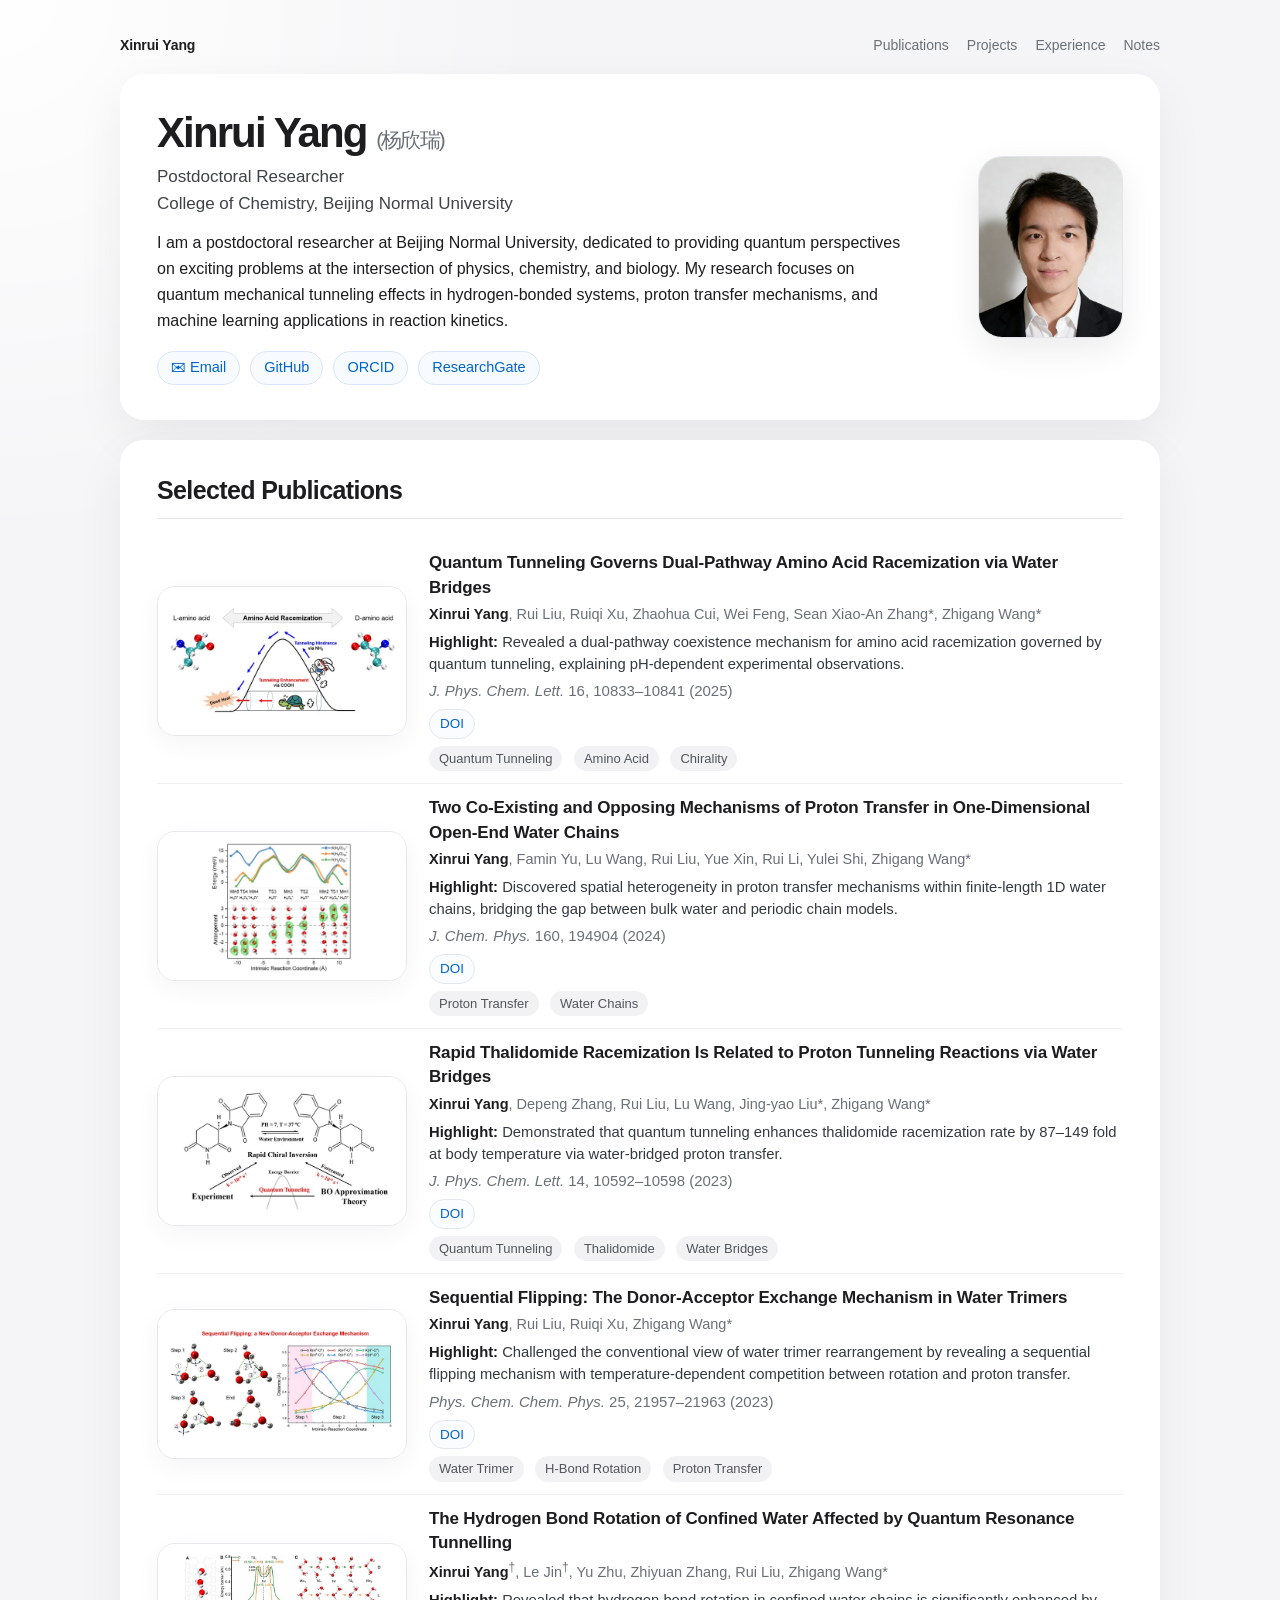
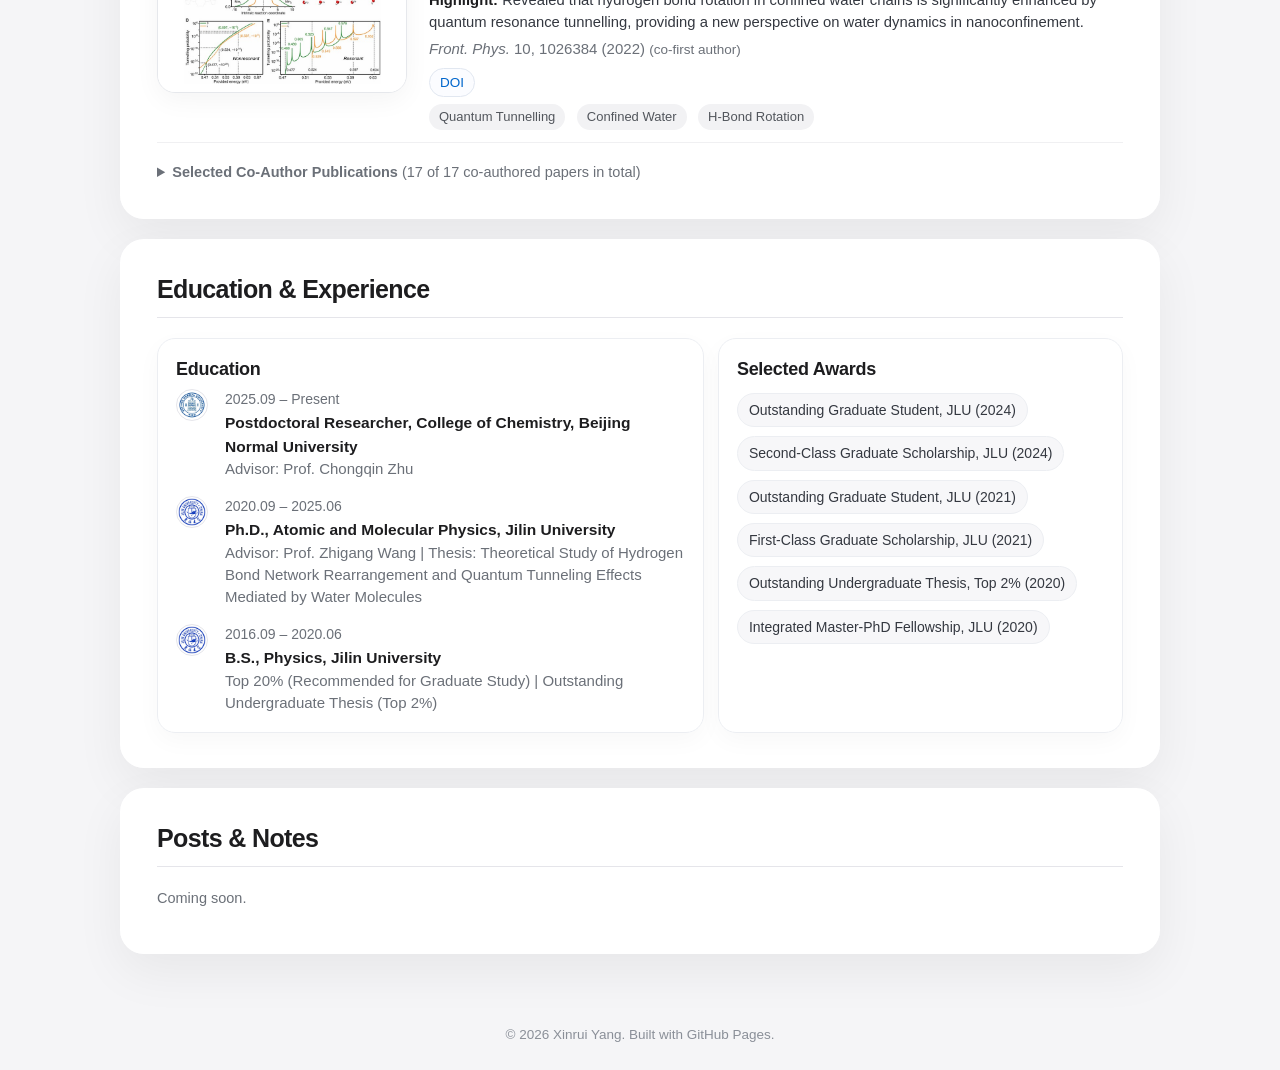
==== index.html @ 83956fda "Personalize academic homepage for Xinrui Yang" ====
<!DOCTYPE html>
<html lang="zh-CN">
<head>
  <meta charset="UTF-8">
  <meta name="viewport" content="width=device-width, initial-scale=1.0">
  <title>Xinrui Yang | Academic Homepage</title>
  <style>
    :root {
      --bg: #f5f5f7;
      --card: rgba(255, 255, 255, 0.94);
      --text: #1d1d1f;
      --subtle: #3f4247;
      --muted: #6b7078;
      --line: #e5e5ea;
      --link: #0066cc;
      --chip: #f2f2f4;
      --chip-text: #52565c;
      --shadow: 0 18px 50px rgba(0, 0, 0, 0.06);
      --soft-shadow: 0 8px 26px rgba(0, 0, 0, 0.045);
      --radius: 24px;
    }

    * {
      box-sizing: border-box;
    }

    html {
      scroll-behavior: smooth;
    }

    body {
      margin: 0;
      font-family: -apple-system, BlinkMacSystemFont, "Segoe UI", "Microsoft YaHei", Arial, sans-serif;
      line-height: 1.58;
      color: var(--text);
      background:
        radial-gradient(circle at top left, rgba(255, 255, 255, 0.95), transparent 34rem),
        var(--bg);
      -webkit-font-smoothing: antialiased;
    }

    .container {
      max-width: 1080px;
      margin: 0 auto;
      padding: 34px 20px 42px;
    }

    .top-nav {
      display: flex;
      justify-content: space-between;
      align-items: center;
      margin-bottom: 18px;
      color: var(--muted);
      font-size: 14px;
    }

    .nav-name {
      font-weight: 650;
      color: var(--text);
      letter-spacing: -0.01em;
    }

    .nav-links {
      display: flex;
      gap: 18px;
      flex-wrap: wrap;
    }

    .nav-links a {
      color: var(--muted);
      text-decoration: none;
      transition: color 0.12s ease;
    }

    .nav-links a:hover {
      color: var(--link);
    }

    .card {
      background: var(--card);
      border: 1px solid rgba(255, 255, 255, 0.74);
      border-radius: var(--radius);
      padding: 34px 36px;
      margin-bottom: 20px;
      box-shadow: var(--shadow);
      backdrop-filter: blur(18px);
    }

    .hero {
      display: grid;
      grid-template-columns: 1fr auto;
      gap: 42px;
      align-items: center;
    }

    .profile-photo-wrap {
      display: inline-flex;
      align-items: center;
      justify-content: center;
      justify-self: end;
      width: fit-content;
      border-radius: 24px;
      overflow: hidden;
      background: #fff;
      border: 1px solid var(--line);
      box-shadow: 0 12px 34px rgba(0, 0, 0, 0.08);
    }

    .profile-photo {
      height: 180px;
      width: auto;
      display: block;
    }

    h1 {
      margin: 0 0 8px;
      font-size: 42px;
      line-height: 1.12;
      letter-spacing: -0.045em;
      font-weight: 760;
    }

    h2 {
      margin: 0 0 20px;
      padding-bottom: 12px;
      border-bottom: 1px solid var(--line);
      font-size: 25px;
      line-height: 1.25;
      letter-spacing: -0.025em;
      font-weight: 720;
    }

    h3 {
      margin: 0 0 8px;
      font-size: 18px;
      line-height: 1.35;
      letter-spacing: -0.015em;
      font-weight: 700;
    }

    p {
      margin: 6px 0;
    }

    a {
      color: var(--link);
      text-decoration: none;
    }

    a:hover {
      text-decoration: underline;
    }

    .identity {
      font-size: 17px;
      color: var(--subtle);
      margin-bottom: 10px;
    }

    .about-line {
      max-width: 760px;
      margin-top: 12px;
      color: var(--text);
      font-size: 16px;
      line-height: 1.62;
    }

    .links {
      margin-top: 18px;
      display: flex;
      flex-wrap: wrap;
      gap: 10px;
    }

    .pill-link,
    .mini-link {
      display: inline-flex;
      align-items: center;
      justify-content: center;
      border-radius: 999px;
      text-decoration: none;
      transition: all 0.16s ease;
      white-space: nowrap;
    }

    .pill-link {
      padding: 5px 13px;
      border: 1px solid #d7e6fb;
      background: rgba(247, 250, 255, 0.9);
      color: var(--link);
      font-size: 14.5px;
      line-height: 1.5;
    }

    .pill-link:hover,
    .mini-link:hover {
      text-decoration: none;
      background: #edf5ff;
      border-color: #bfd8f7;
      transform: translateY(-1px);
    }

    .mini-links {
      display: flex;
      flex-wrap: wrap;
      gap: 7px;
      margin-top: 7px;
    }

    .mini-link {
      padding: 4px 10px;
      border: 1px solid #e1e7f0;
      background: #fbfcff;
      color: var(--link);
      font-size: 13.5px;
      line-height: 1.45;
    }

    .item-title {
      font-weight: 680;
      font-size: 17px;
      line-height: 1.42;
      letter-spacing: -0.01em;
    }

    .muted {
      color: var(--muted);
      font-size: 15px;
      line-height: 1.48;
    }

    .authors {
      margin-top: 4px;
      color: var(--muted);
      font-size: 14.5px;
      line-height: 1.45;
    }

    .me {
      color: var(--text);
      font-weight: 720;
    }

    .highlight {
      margin: 6px 0 5px;
      color: #343840;
      font-size: 14.8px;
      line-height: 1.5;
    }

    .highlight-label {
      color: var(--text);
      font-weight: 680;
    }

    .tag {
      display: inline-block;
      margin: 7px 7px 0 0;
      padding: 3px 10px;
      border-radius: 999px;
      background: var(--chip);
      color: var(--chip-text);
      font-size: 13px;
      line-height: 1.5;
    }

    .publication-card {
      display: grid;
      grid-template-columns: 250px 1fr;
      gap: 22px;
      align-items: center;
      padding: 12px 0;
      border-bottom: 1px solid #f0f0f2;
    }

    .publication-card:last-child {
      border-bottom: none;
      padding-bottom: 0;
    }

    .publication-cover-wrap {
      width: 250px;
      height: 150px;
      border-radius: 18px;
      background: #fff;
      border: 1px solid #e6e8ec;
      box-shadow: var(--soft-shadow);
      overflow: hidden;
      display: flex;
      align-items: center;
      justify-content: center;
      align-self: center;
    }

    .publication-cover {
      width: 100%;
      height: 100%;
      object-fit: contain;
      object-position: center;
      display: block;
      padding: 8px;
      background: #fff;
    }

    .project-grid {
      display: grid;
      grid-template-columns: repeat(3, 1fr);
      gap: 14px;
    }

    .project-card,
    .note-card,
    .info-panel {
      background: rgba(255, 255, 255, 0.72);
      border: 1px solid #eceef2;
      border-radius: 18px;
      padding: 18px;
      box-shadow: 0 8px 24px rgba(0, 0, 0, 0.032);
    }

    .project-card {
      min-height: 178px;
      display: flex;
      flex-direction: column;
      justify-content: space-between;
    }

    .project-title {
      font-size: 17px;
      font-weight: 720;
      letter-spacing: -0.012em;
      margin-bottom: 6px;
    }

    .project-desc {
      color: var(--muted);
      font-size: 14.5px;
      line-height: 1.55;
    }

    .more-block {
      margin-top: 14px;
    }

    details {
      margin-top: 8px;
    }

    summary {
      cursor: pointer;
      color: var(--muted);
      font-size: 14.5px;
      user-select: none;
      transition: color 0.12s ease;
    }

    summary:hover {
      color: var(--link);
    }

    details[open] summary {
      margin-bottom: 10px;
      color: var(--link);
    }

    .more-project-grid {
      display: grid;
      grid-template-columns: repeat(3, 1fr);
      gap: 12px;
      margin-top: 10px;
    }

    .experience-awards-grid {
      display: grid;
      grid-template-columns: 1.35fr 1fr;
      gap: 14px;
    }

    .timeline {
      position: relative;
      display: grid;
      gap: 16px;
      margin-top: 8px;
    }

    .timeline-item {
      display: grid;
      grid-template-columns: 38px 1fr;
      gap: 11px;
      align-items: start;
    }

    .school-logo {
      width: 32px;
      height: 32px;
      border-radius: 50%;
      object-fit: contain;
      background: #fff;
      border: 1px solid var(--line);
      padding: 1px;
      display: block;
    }

    .timeline-time {
      color: var(--muted);
      font-size: 14px;
      line-height: 1.45;
      margin-bottom: 2px;
    }

    .timeline-title {
      font-size: 15.5px;
      line-height: 1.5;
      color: var(--text);
      font-weight: 620;
    }

    .award-list {
      display: flex;
      flex-wrap: wrap;
      gap: 9px;
      margin-top: 12px;
    }

    .award-chip {
      display: inline-flex;
      align-items: center;
      padding: 6px 11px;
      border-radius: 999px;
      background: #f7f7f9;
      border: 1px solid #eceef2;
      color: #343840;
      font-size: 14px;
      line-height: 1.45;
    }

    .note-grid {
      display: grid;
      grid-template-columns: repeat(2, 1fr);
      gap: 14px;
    }

    .note-card {
      min-height: 250px;
    }

    .section-note {
      color: var(--muted);
      font-size: 14.5px;
      margin: 0 0 9px;
    }

    .post-list {
      margin: 0;
      padding: 0;
      list-style: none;
    }

    .post-list li {
      position: relative;
      margin-bottom: 7px;
      padding-left: 15px;
      font-size: 15px;
      line-height: 1.5;
    }

    .post-list li::before {
      content: "";
      position: absolute;
      left: 1px;
      top: 0.72em;
      width: 4px;
      height: 4px;
      border-radius: 50%;
      background: #aeb4bd;
    }

    .post-list a {
      color: var(--text);
      text-decoration: none;
      transition: color 0.12s ease;
    }

    .post-list a:hover {
      color: var(--link);
      text-decoration: none;
    }

    .footer {
      text-align: center;
      color: #8a8f98;
      font-size: 13.5px;
      padding: 8px 0 24px;
    }

    @media (max-width: 900px) {
      .project-grid,
      .more-project-grid,
      .note-grid,
      .experience-awards-grid {
        grid-template-columns: 1fr;
      }

      .note-card,
      .project-card {
        min-height: auto;
      }
    }

    @media (max-width: 820px) {
      .container {
        padding: 24px 14px 36px;
      }

      .top-nav {
        display: none;
      }

      .card {
        padding: 26px 24px;
        border-radius: 20px;
      }

      .hero {
        grid-template-columns: 1fr;
        gap: 24px;
      }

      .profile-photo-wrap {
        justify-self: center;
        width: fit-content;
      }

      .profile-photo {
        height: 155px;
      }

      .publication-card {
        grid-template-columns: 1fr;
        gap: 14px;
        align-items: start;
      }

      .publication-cover-wrap {
        width: 100%;
        height: 210px;
      }
    }

    @media (max-width: 560px) {
      h1 {
        font-size: 34px;
      }

      h2 {
        font-size: 23px;
      }

      .identity,
      .about-line {
        font-size: 15.5px;
      }

      .links {
        gap: 8px;
      }

      .pill-link {
        font-size: 14px;
        padding: 5px 11px;
      }

      .publication-cover-wrap {
        height: 190px;
      }
    }
  </style>
</head>

<body>
  <main class="container">
    <nav class="top-nav">
      <div class="nav-name">Xinrui Yang</div>
      <div class="nav-links">
        <a href="#publications">Publications</a>
        <a href="#projects">Projects</a>
        <a href="#experience">Experience</a>
        <a href="#notes">Notes</a>
      </div>
    </nav>

    <section class="card hero">
      <div>
        <h1>Xinrui Yang <span style="font-size:0.5em;font-weight:400;color:var(--muted)">(杨欣瑞)</span></h1>

        <p class="identity">
          Postdoctoral Researcher<br>
          College of Chemistry, Beijing Normal University
        </p>

        <p class="about-line">
          I am a postdoctoral researcher at Beijing Normal University, dedicated to providing quantum perspectives on exciting problems at the intersection of physics, chemistry, and biology. My research focuses on quantum mechanical tunneling effects in hydrogen-bonded systems, proton transfer mechanisms, and machine learning applications in reaction kinetics.
        </p>

        <div class="links">
          <a class="pill-link" href="mailto:yangxr2516@mails.jlu.edu.cn">✉ Email</a>
          <a class="pill-link" href="https://github.com/yangxinrui811" target="_blank">GitHub</a>
          <a class="pill-link" href="https://orcid.org/0000-0002-9234-1309" target="_blank">ORCID</a>
          <a class="pill-link" href="https://www.researchgate.net/profile/Xinrui_Yang4" target="_blank">ResearchGate</a>
        </div>
      </div>

      <div class="profile-photo-wrap">
        <img src="assets/profile.jpg" alt="Profile photo" class="profile-photo">
      </div>
    </section>

    <section class="card" id="publications">
      <h2>Selected Publications</h2>

      <div class="publication-card">
        <div class="publication-cover-wrap">
          <img src="assets/pub-1.jpg" alt="Publication cover 1" class="publication-cover">
        </div>
        <div>
          <div class="item-title">
            Quantum Tunneling Governs Dual-Pathway Amino Acid Racemization via Water Bridges
          </div>
          <div class="authors"><span class="me">Xinrui Yang</span>, Rui Liu, Ruiqi Xu, Zhaohua Cui, Wei Feng, Sean Xiao-An Zhang*, Zhigang Wang*</div>
          <div class="highlight">
            <span class="highlight-label">Highlight:</span>
            Revealed a dual-pathway coexistence mechanism for amino acid racemization governed by quantum tunneling, explaining pH-dependent experimental observations.
          </div>
          <div class="muted"><em>J. Phys. Chem. Lett.</em> 16, 10833–10841 (2025)</div>
          <div class="mini-links">
            <a class="mini-link" href="https://doi.org/10.1021/acs.jpclett.5c02518" target="_blank">DOI</a>
          </div>
          <span class="tag">Quantum Tunneling</span>
          <span class="tag">Amino Acid</span>
          <span class="tag">Chirality</span>
        </div>
      </div>

      <div class="publication-card">
        <div class="publication-cover-wrap">
          <img src="assets/pub-2.jpg" alt="Publication cover 2" class="publication-cover">
        </div>
        <div>
          <div class="item-title">
            Two Co-Existing and Opposing Mechanisms of Proton Transfer in One-Dimensional Open-End Water Chains
          </div>
          <div class="authors"><span class="me">Xinrui Yang</span>, Famin Yu, Lu Wang, Rui Liu, Yue Xin, Rui Li, Yulei Shi, Zhigang Wang*</div>
          <div class="highlight">
            <span class="highlight-label">Highlight:</span>
            Discovered spatial heterogeneity in proton transfer mechanisms within finite-length 1D water chains, bridging the gap between bulk water and periodic chain models.
          </div>
          <div class="muted"><em>J. Chem. Phys.</em> 160, 194904 (2024)</div>
          <div class="mini-links">
            <a class="mini-link" href="https://doi.org/10.1063/5.0207824" target="_blank">DOI</a>
          </div>
          <span class="tag">Proton Transfer</span>
          <span class="tag">Water Chains</span>
        </div>
      </div>

      <div class="publication-card">
        <div class="publication-cover-wrap">
          <img src="assets/pub-3.jpg" alt="Publication cover 3" class="publication-cover">
        </div>
        <div>
          <div class="item-title">
            Rapid Thalidomide Racemization Is Related to Proton Tunneling Reactions via Water Bridges
          </div>
          <div class="authors"><span class="me">Xinrui Yang</span>, Depeng Zhang, Rui Liu, Lu Wang, Jing-yao Liu*, Zhigang Wang*</div>
          <div class="highlight">
            <span class="highlight-label">Highlight:</span>
            Demonstrated that quantum tunneling enhances thalidomide racemization rate by 87–149 fold at body temperature via water-bridged proton transfer.
          </div>
          <div class="muted"><em>J. Phys. Chem. Lett.</em> 14, 10592–10598 (2023)</div>
          <div class="mini-links">
            <a class="mini-link" href="https://doi.org/10.1021/acs.jpclett.3c02817" target="_blank">DOI</a>
          </div>
          <span class="tag">Quantum Tunneling</span>
          <span class="tag">Thalidomide</span>
          <span class="tag">Water Bridges</span>
        </div>
      </div>

      <div class="publication-card">
        <div class="publication-cover-wrap">
          <img src="assets/pub-4.jpg" alt="Publication cover 4" class="publication-cover">
        </div>
        <div>
          <div class="item-title">
            Sequential Flipping: The Donor-Acceptor Exchange Mechanism in Water Trimers
          </div>
          <div class="authors"><span class="me">Xinrui Yang</span>, Rui Liu, Ruiqi Xu, Zhigang Wang*</div>
          <div class="highlight">
            <span class="highlight-label">Highlight:</span>
            Challenged the conventional view of water trimer rearrangement by revealing a sequential flipping mechanism with temperature-dependent competition between rotation and proton transfer.
          </div>
          <div class="muted"><em>Phys. Chem. Chem. Phys.</em> 25, 21957–21963 (2023)</div>
          <div class="mini-links">
            <a class="mini-link" href="https://doi.org/10.1039/D3CP02873F" target="_blank">DOI</a>
          </div>
          <span class="tag">Water Trimer</span>
          <span class="tag">H-Bond Rotation</span>
          <span class="tag">Proton Transfer</span>
        </div>
      </div>

      <div class="publication-card">
        <div class="publication-cover-wrap">
          <img src="assets/pub-5.jpg" alt="Publication cover 5" class="publication-cover">
        </div>
        <div>
          <div class="item-title">
            The Hydrogen Bond Rotation of Confined Water Affected by Quantum Resonance Tunnelling
          </div>
          <div class="authors"><span class="me">Xinrui Yang</span><sup>†</sup>, Le Jin<sup>†</sup>, Yu Zhu, Zhiyuan Zhang, Rui Liu, Zhigang Wang*</div>
          <div class="highlight">
            <span class="highlight-label">Highlight:</span>
            Revealed that hydrogen bond rotation in confined water chains is significantly enhanced by quantum resonance tunnelling, providing a new perspective on water dynamics in nanoconfinement.
          </div>
          <div class="muted"><em>Front. Phys.</em> 10, 1026384 (2022) <span style="color:var(--muted);font-size:0.9em">(co-first author)</span></div>
          <div class="mini-links">
            <a class="mini-link" href="https://doi.org/10.3389/fphy.2022.1026384" target="_blank">DOI</a>
          </div>
          <span class="tag">Quantum Tunnelling</span>
          <span class="tag">Confined Water</span>
          <span class="tag">H-Bond Rotation</span>
        </div>
      </div>

      <details style="margin-top:18px">
        <summary><strong>Selected Co-Author Publications</strong> (17 of 17 co-authored papers in total)</summary>
        <div class="publication-list" style="margin-top:12px">
          <div style="margin-bottom:10px">
            <span class="item-title" style="font-size:15px">Multispin Entangled Polyradical Roaming Reactions from Spin-Symmetry Breakings and Aromatic Ring Fission in Nitroaromatic Energetic Molecules</span><br>
            <span class="authors">Rui Liu, <strong>Xinrui Yang</strong>, Baiqiang Liu, Siyang Liu, Wei Feng, Libor Veis*, Zhigang Wang*</span><br>
            <span class="muted"><em>JACS Au</em> 6, 1359–1369 (2026)</span>
          </div>
          <div style="margin-bottom:10px">
            <span class="item-title" style="font-size:15px">Parity-Forbidden Superatomic Molecular Orbital Interaction and Aurophilicity Induced H–Au Bonding in H@Au<sub>20</sub></span><br>
            <span class="authors">Chenxi Wan, <strong>Xinrui Yang</strong>, Zhen Gong, Rui Li, Yulei Shi, Boon K. Teo*, Zhigang Wang*</span><br>
            <span class="muted"><em>Science Advances</em> (2025)</span>
          </div>
          <div style="margin-bottom:10px">
            <span class="item-title" style="font-size:15px">Revealing Multiple Sources of a Uranyl Raman Fingerprint Peak in Nitric Acid Solution through First-Principles Calculations</span><br>
            <span class="authors">Ruiqi Xu, Zhiming Du, <strong>Xinrui Yang</strong>, Yu Zhu, Chenxi Wan, Zhen Gong, Haiyun Ding, Xiao Zhang, Baokun Huang, Shiheng Chen, Zhigang Wang*</span><br>
            <span class="muted"><em>J. Chem. Phys.</em> 163, 164505 (2025)</span>
          </div>
          <div style="margin-bottom:10px">
            <span class="item-title" style="font-size:15px">Electronic Correlations Drive the Anomalous Constitutive Law Between the Structure and Spectra of Hydrogen Bonds</span><br>
            <span class="authors">Rui Liu, <strong>Xinrui Yang</strong>, Famin Yu, Depeng Zhang, Lu Wang, Ruhong Zhou, Zhigang Wang*</span><br>
            <span class="muted"><em>Phys. Rev. Research</em> 6, L032019 (2024)</span>
          </div>
          <div style="margin-bottom:10px">
            <span class="item-title" style="font-size:15px">Super-Defects in Superatomic Crystals</span><br>
            <span class="authors">Famin Yu, <strong>Xinrui Yang</strong>, Rui Li, Rui Liu, Chenxi Wan, Ying Dai, Zhigang Wang*</span><br>
            <span class="muted"><em>Acta Materialia</em> 120047 (2024)</span>
          </div>
          <div style="margin-bottom:10px">
            <span class="item-title" style="font-size:15px">Confinement Effects of Mandrel Degradation in ICF Target Fabrication</span><br>
            <span class="authors">Yue Xin, <strong>Xinrui Yang</strong>, Chenxi Wan, Rui Wang, Yu Zhu, Yong Yi, Zhiyuan Zhang, Yongjian Tang, Qian Chen, Zhigang Wang*</span><br>
            <span class="muted"><em>J. Chem. Phys.</em> 160, 164702 (2024)</span>
          </div>
          <div style="margin-bottom:10px">
            <span class="item-title" style="font-size:15px">High-Energy Nitrogen Rings Stabilized by Superatom Properties</span><br>
            <span class="authors">Zhen Gong, Rui Wang, Famin Yu, Chenxi Wan, <strong>Xinrui Yang</strong>, Zhigang Wang*</span><br>
            <span class="muted"><em>Adv. Energy Mater.</em> 14, 2303446 (2024)</span>
          </div>
          <div style="margin-bottom:10px">
            <span class="item-title" style="font-size:15px">Superatomic-Based Chirality: Asymmetric Structures Constructed by Superatoms</span><br>
            <span class="authors">Famin Yu, Rui Li, <strong>Xinrui Yang</strong>, Yulei Shi, Zhigang Wang*</span><br>
            <span class="muted"><em>Aggregate</em> 5, e539 (2024)</span>
          </div>
          <div style="margin-bottom:10px">
            <span class="item-title" style="font-size:15px">Superatomic States under High Pressure</span><br>
            <span class="authors">Rui Wang, <strong>Xinrui Yang</strong>, Wanrong Huang, Zheng Liu, Yu Zhu, Han Liu, Zhigang Wang*</span><br>
            <span class="muted"><em>iScience</em> 26, 106281 (2023)</span>
          </div>
          <div style="margin-bottom:10px">
            <span class="item-title" style="font-size:15px">The Influence of Hydrogen Bonds on the Roaming Reaction</span><br>
            <span class="authors">Rui Liu, Zhiyuan Zhang, Li Yan, <strong>Xinrui Yang</strong>, Yu Zhu, Peifeng Su, Hongwei Song, Zhigang Wang*</span><br>
            <span class="muted"><em>J. Phys. Chem. Lett.</em> 14, 9351–9356 (2023)</span>
          </div>
          <div style="margin-bottom:10px">
            <span class="item-title" style="font-size:15px">An Atomic Insight into Reaction Pathways and Temperature Effects in the Degradation of Polyethylene, Polypropylene and Polystyrene</span><br>
            <span class="authors">Lu Wang, Wei Cheng, <strong>Xinrui Yang</strong>, Rui Wang, Rui Liu, Yu Zhu, Yong Yi, Yongjian Tang, Zhigang Wang*</span><br>
            <span class="muted"><em>Polym. Degrad. Stab.</em> 215, 110450 (2023)</span>
          </div>
          <div style="margin-bottom:10px">
            <span class="item-title" style="font-size:15px">An Ab Initio Study on Boundaries for Characterizing Cooperative Effect of Hydrogen Bonds by Intermolecular Compression</span><br>
            <span class="authors">Rui Liu, Rui Wang, Danhui Li, Yu Zhu, <strong>Xinrui Yang</strong>, Zhigang Wang*</span><br>
            <span class="muted"><em>Chinese Chem. Lett.</em> 34, 107857 (2023)</span>
          </div>
          <div style="margin-bottom:10px">
            <span class="item-title" style="font-size:15px">Quantum Tunneling of Hydrogen Atom Transfer Affects Mandrel Degradation in ICF Target Fabrication</span><br>
            <span class="authors">Yu Zhu, <strong>Xinrui Yang</strong>, Famin Yu, Rui Wang, Qian Chen, Zhiyuan Zhang, Zhigang Wang*</span><br>
            <span class="muted"><em>iScience</em> 25, 103674 (2022)</span>
          </div>
          <div style="margin-bottom:10px">
            <span class="item-title" style="font-size:15px">Bottom-Up Design and Assembly with Superatomic Building Blocks</span><br>
            <span class="authors">Famin Yu, Zheng Liu, Jiarui Li, Wanrong Huang, <strong>Xinrui Yang</strong>, Zhigang Wang*</span><br>
            <span class="muted"><em>Chinese Phys. B</em> 31, 128107 (2022)</span>
          </div>
          <div style="margin-bottom:10px">
            <span class="item-title" style="font-size:15px">Pauli Repulsion Enhances Mobility of Ultraconfined Water</span><br>
            <span class="authors">Depeng Zhang, <strong>Xinrui Yang</strong>, Wanrun Jiang, Le Jin, Yi Gao, Zhigang Wang*</span><br>
            <span class="muted"><em>ACS Nano</em> 15, 2490–2496 (2021)</span>
          </div>
          <div style="margin-bottom:10px">
            <span class="item-title" style="font-size:15px">A Step-by-Step Process-Induced Unidirectional Oriented Water Wire in the Nanotube</span><br>
            <span class="authors">Le Jin, Depeng Zhang, Yu Zhu, <strong>Xinrui Yang</strong>, Yi Gao, Zhigang Wang*</span><br>
            <span class="muted"><em>J. Phys. Chem. Lett.</em> 12, 350–354 (2021)</span>
          </div>
          <div style="margin-bottom:10px">
            <span class="item-title" style="font-size:15px">A Short-Range Disordered Defect in the Double Layer Ice</span><br>
            <span class="authors">Zhiyuan Zhang, Yu Zhu, Wei Feng, Le Jin, <strong>Xinrui Yang</strong>, Yu Wang, Chang Q. Sun, Zhigang Wang*</span><br>
            <span class="muted"><em>J. Mol. Liq.</em> 336, 116356 (2021)</span>
          </div>
        </div>
      </details>
    </section>

    <section class="card" id="experience">
      <h2>Education & Experience</h2>

      <div class="experience-awards-grid">
        <div class="info-panel">
          <h3>Education</h3>
          <div class="timeline">
            <div class="timeline-item">
              <img class="school-logo" src="assets/university-logo-1.png" alt="University logo" onerror="this.style.display='none'">
              <div>
                <div class="timeline-time">2025.09 – Present</div>
                <div class="timeline-title">Postdoctoral Researcher, College of Chemistry, Beijing Normal University</div>
                <div class="muted">Advisor: Prof. Chongqin Zhu</div>
              </div>
            </div>

            <div class="timeline-item">
              <img class="school-logo" src="assets/university-logo-2.png" alt="University logo" onerror="this.style.display='none'">
              <div>
                <div class="timeline-time">2020.09 – 2025.06</div>
                <div class="timeline-title">Ph.D., Atomic and Molecular Physics, Jilin University</div>
                <div class="muted">Advisor: Prof. Zhigang Wang | Thesis: Theoretical Study of Hydrogen Bond Network Rearrangement and Quantum Tunneling Effects Mediated by Water Molecules</div>
              </div>
            </div>

            <div class="timeline-item">
              <img class="school-logo" src="assets/university-logo-3.png" alt="University logo" onerror="this.style.display='none'">
              <div>
                <div class="timeline-time">2016.09 – 2020.06</div>
                <div class="timeline-title">B.S., Physics, Jilin University</div>
                <div class="muted">Top 20% (Recommended for Graduate Study) | Outstanding Undergraduate Thesis (Top 2%)</div>
              </div>
            </div>
          </div>
        </div>

        <div class="info-panel">
          <h3>Selected Awards</h3>
          <div class="award-list">
            <span class="award-chip">Outstanding Graduate Student, JLU (2024)</span>
            <span class="award-chip">Second-Class Graduate Scholarship, JLU (2024)</span>
            <span class="award-chip">Outstanding Graduate Student, JLU (2021)</span>
            <span class="award-chip">First-Class Graduate Scholarship, JLU (2021)</span>
            <span class="award-chip">Outstanding Undergraduate Thesis, Top 2% (2020)</span>
            <span class="award-chip">Integrated Master-PhD Fellowship, JLU (2020)</span>
          </div>
        </div>
      </div>
    </section>

    <section class="card" id="notes">
      <h2>Posts & Notes</h2>
      <p class="section-note" style="color:var(--muted)">Coming soon.</p>
    </section>
  </main>

  <footer class="footer">
    © 2026 Xinrui Yang. Built with GitHub Pages.
  </footer>
</body>
</html>
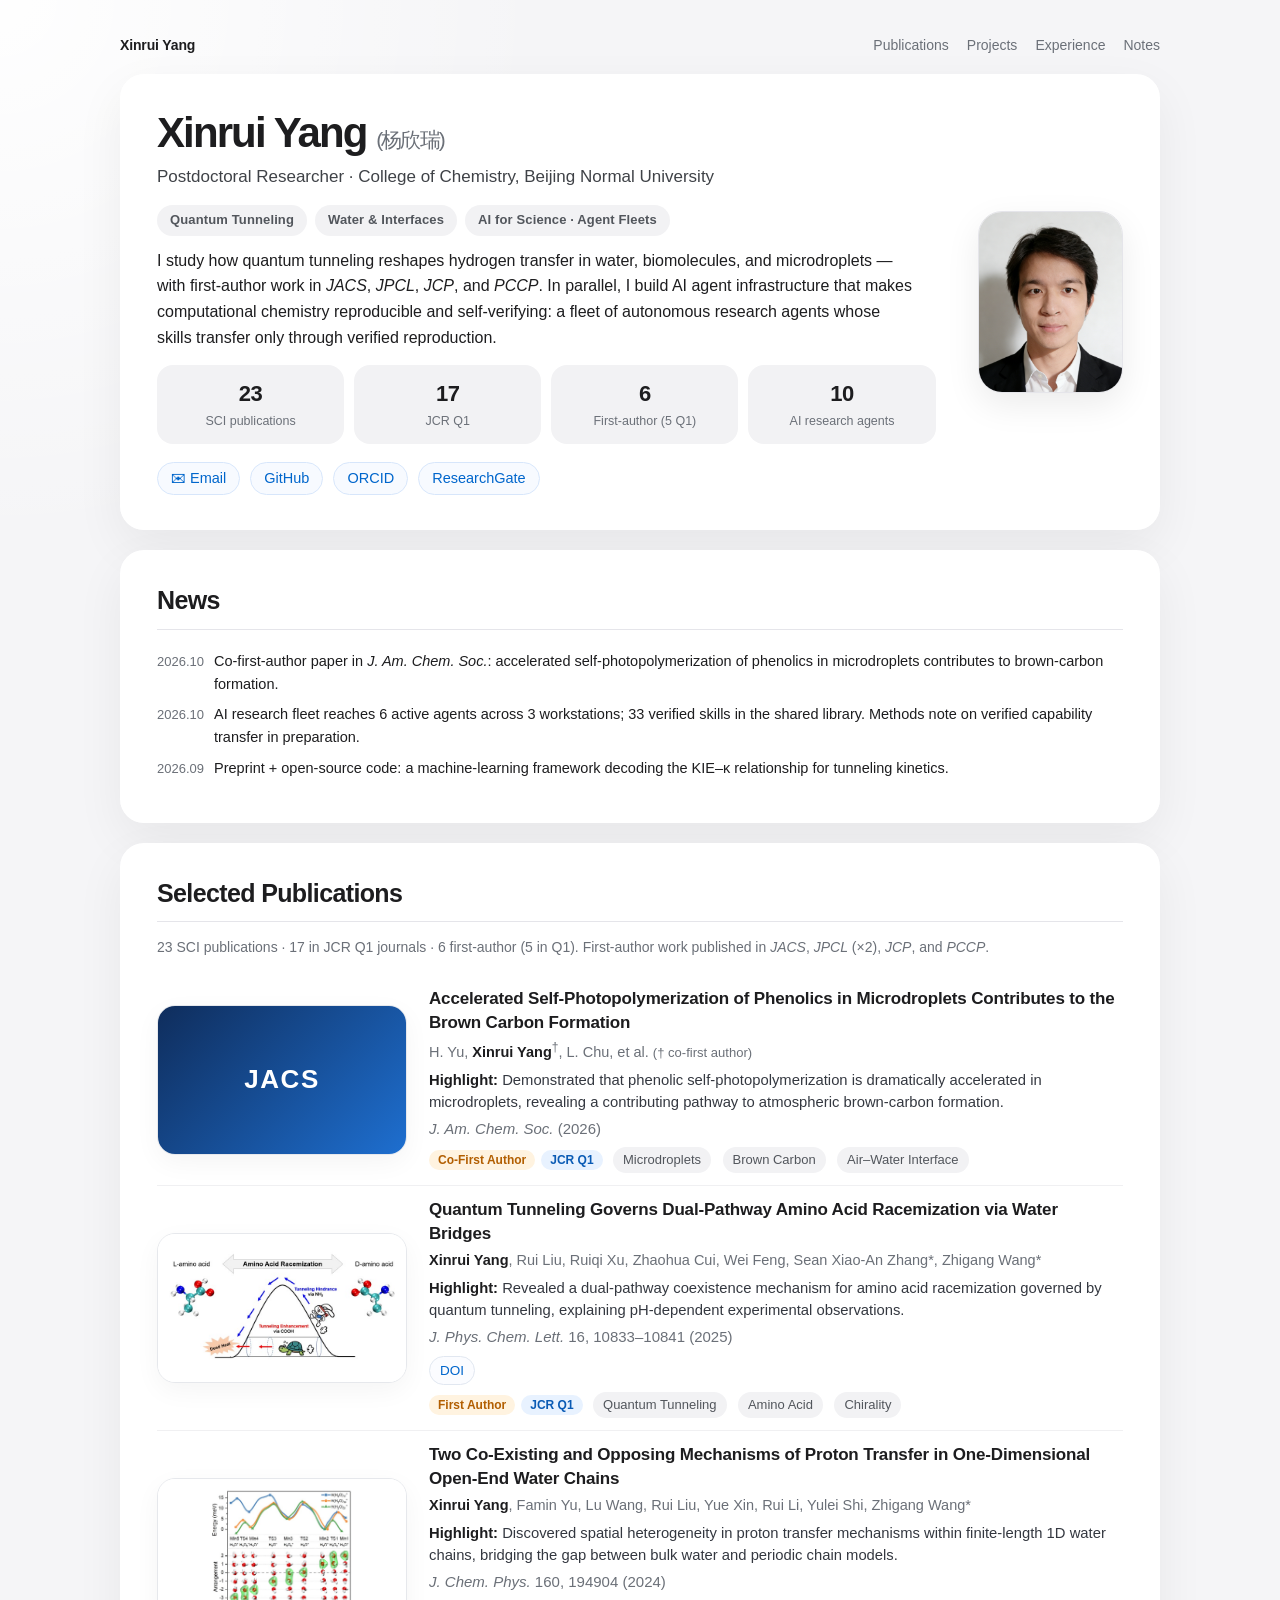
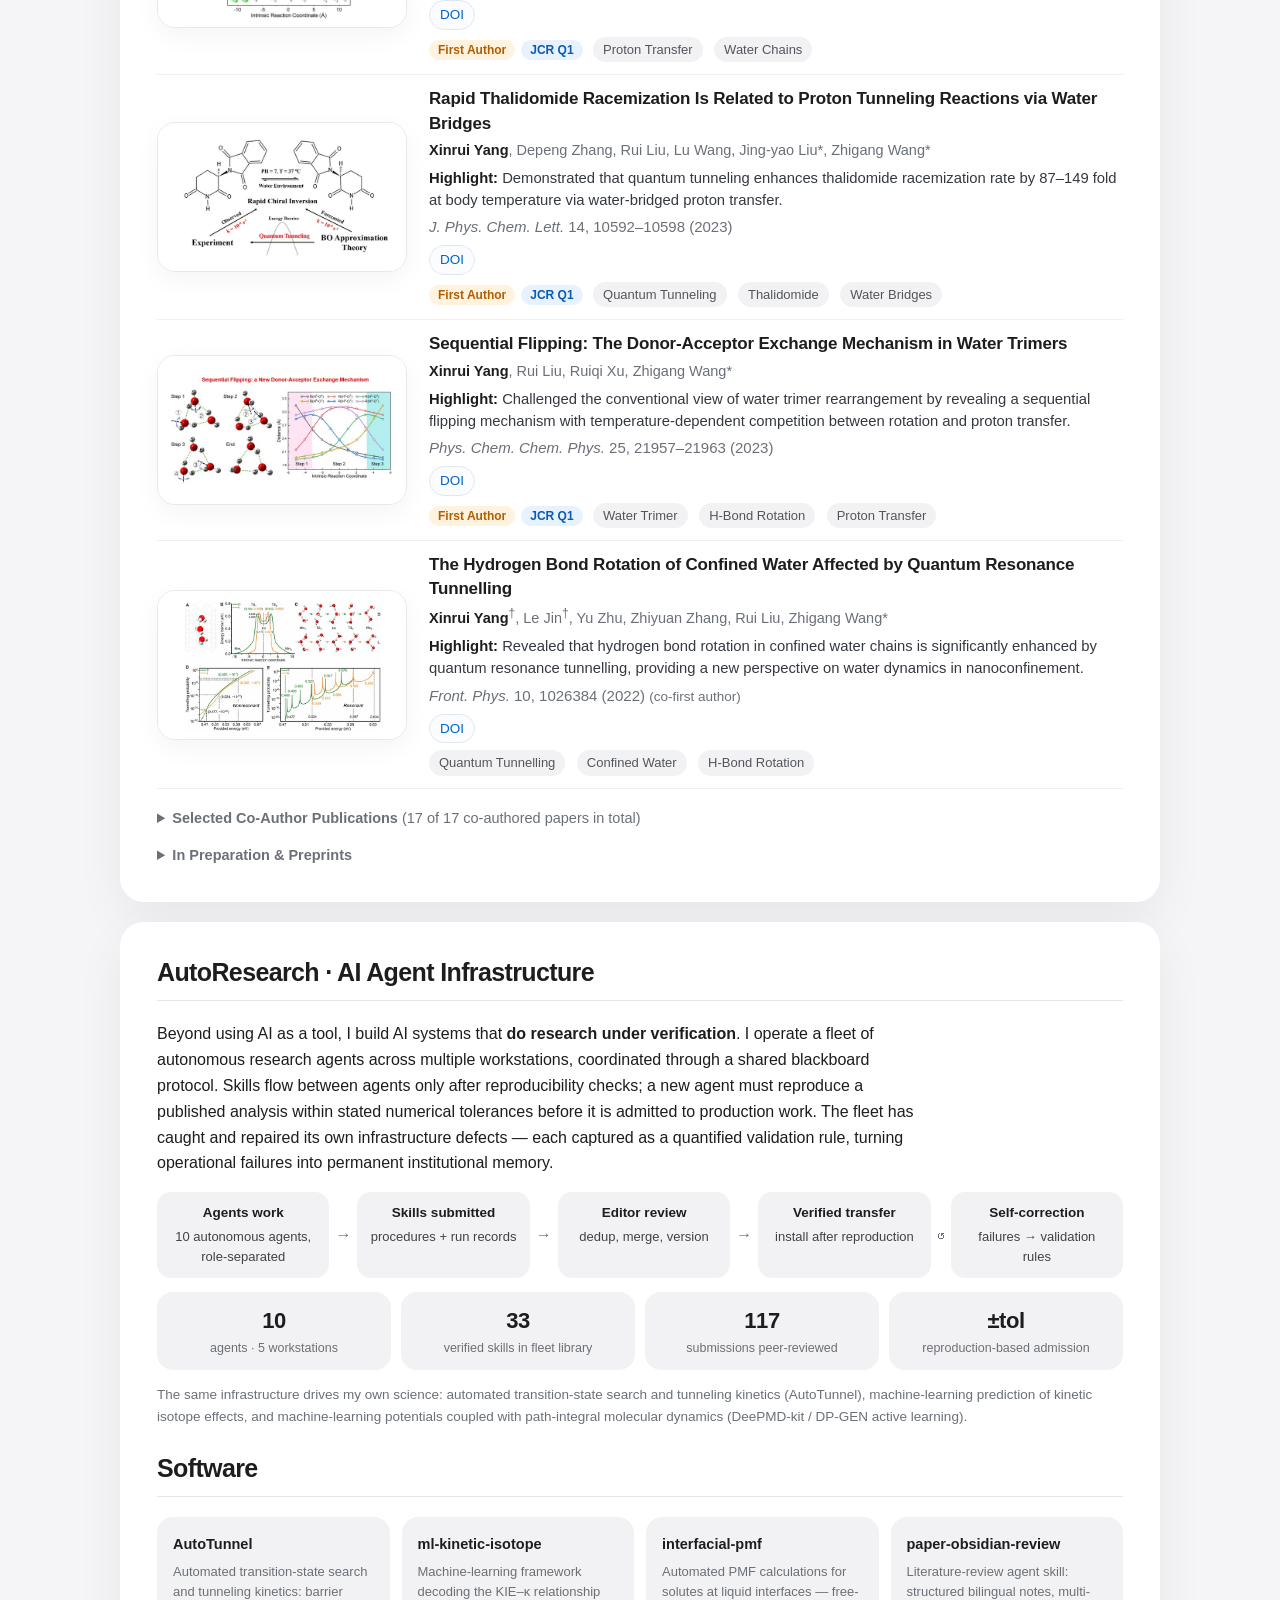
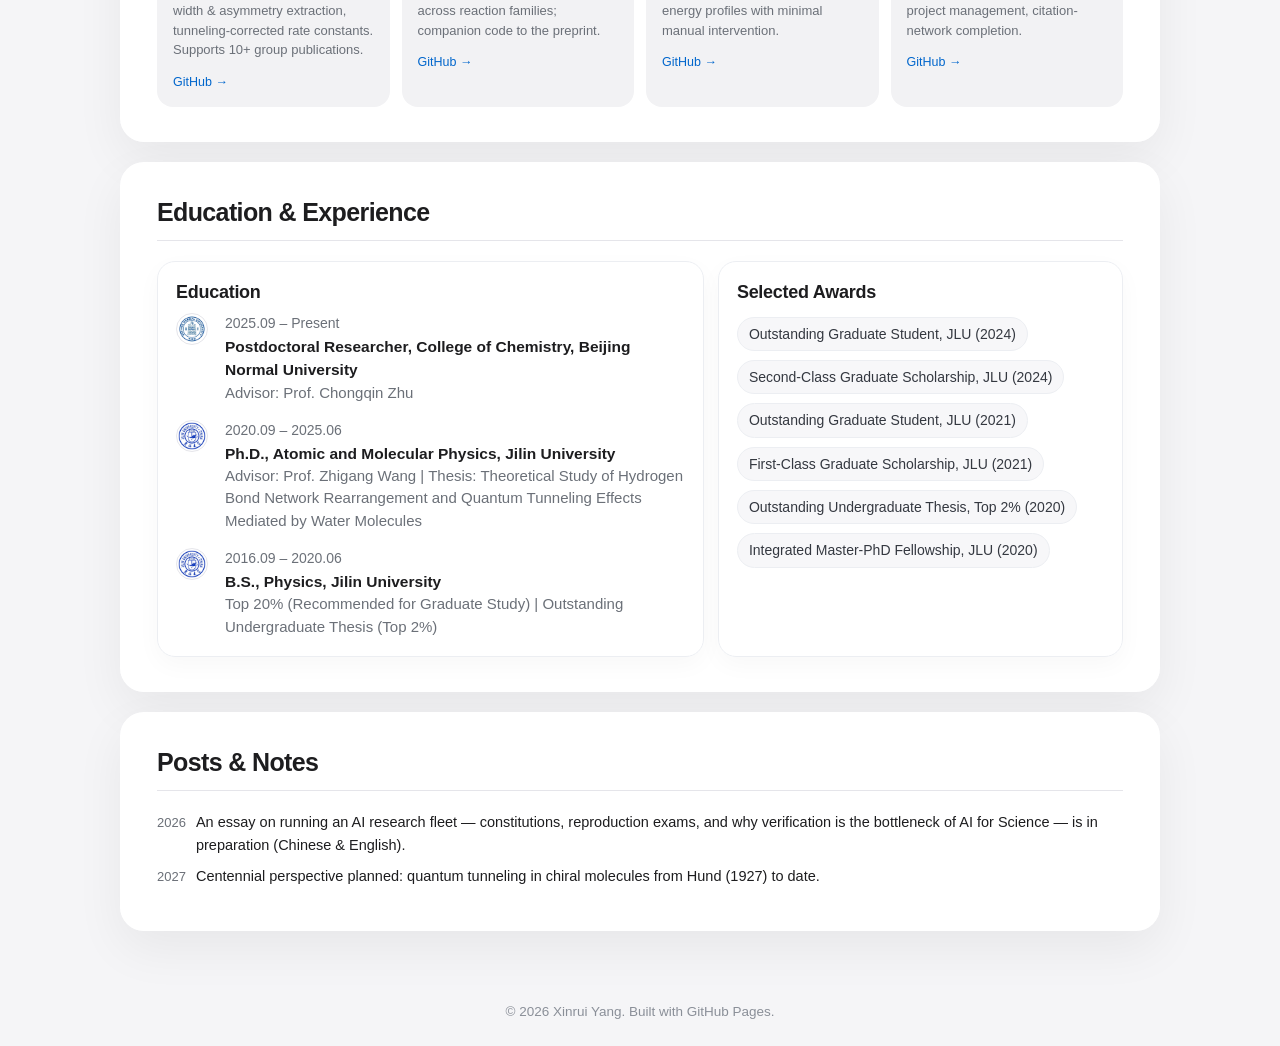
==== commit b08686d5: "v2: dual identity (quantum tunneling x AI agent fleets) — JACS co-first paper added, news bar, AutoR" ====
--- a/index.html
+++ b/index.html
@@ -574,6 +574,44 @@
         height: 190px;
       }
     }
+
+    /* ── v2 additions ── */
+    .chip-row { display:flex; gap:8px; flex-wrap:wrap; margin:14px 0 4px; }
+    .chip {
+      font-size:13px; padding:5px 13px; border-radius:999px;
+      background:var(--chip); color:var(--chip-text); font-weight:550; letter-spacing:.01em;
+    }
+    .stat-row { display:flex; gap:10px; flex-wrap:wrap; margin:14px 0 2px; }
+    .stat-box {
+      flex:1; min-width:150px; background:var(--chip); border-radius:16px; padding:12px 16px; text-align:center;
+    }
+    .stat-num { font-size:22px; font-weight:700; letter-spacing:-.02em; }
+    .stat-cap { font-size:12.5px; color:var(--muted); }
+    .news-item { display:flex; gap:10px; margin-bottom:8px; font-size:14.5px; }
+    .news-date { color:var(--muted); white-space:nowrap; font-size:13px; padding-top:2px; }
+    .badge {
+      font-size:12px; font-weight:650; padding:3px 9px; border-radius:999px; margin-right:6px;
+      background:#e8f2ff; color:#0a5bb5;
+    }
+    .badge.first { background:#fff3e0; color:#b25e00; }
+    .fleet-flow { display:flex; align-items:stretch; gap:6px; flex-wrap:wrap; margin:16px 0 6px; }
+    .fleet-node {
+      flex:1; min-width:120px; background:var(--chip); border-radius:14px; padding:10px 12px;
+      font-size:13px; text-align:center; color:var(--subtle);
+    }
+    .fleet-node b { display:block; font-size:13.5px; color:var(--text); margin-bottom:3px; }
+    .fleet-arrow { align-self:center; color:var(--muted); font-size:16px; }
+    .soft-grid { display:grid; grid-template-columns:repeat(auto-fit,minmax(230px,1fr)); gap:12px; margin-top:14px; }
+    .soft-card { background:var(--chip); border-radius:16px; padding:14px 16px; }
+    .soft-card b { font-size:14.5px; }
+    .soft-card p { margin:6px 0 8px; font-size:13px; color:var(--muted); line-height:1.5; }
+    .soft-card a { font-size:12.5px; }
+    .cover-fallback {
+      width:100%; height:100%; display:flex; align-items:center; justify-content:center;
+      font-weight:700; font-size:26px; letter-spacing:.06em; color:#fff;
+      background:linear-gradient(135deg,#0f2d5c,#1e6fd0);
+      border-radius:12px;
+    }
   </style>
 </head>
 
@@ -594,16 +632,28 @@
         <h1>Xinrui Yang <span style="font-size:0.5em;font-weight:400;color:var(--muted)">(杨欣瑞)</span></h1>
 
         <p class="identity">
-          Postdoctoral Researcher<br>
-          College of Chemistry, Beijing Normal University
+          Postdoctoral Researcher · College of Chemistry, Beijing Normal University
         </p>
 
+        <div class="chip-row">
+          <span class="chip">Quantum Tunneling</span>
+          <span class="chip">Water &amp; Interfaces</span>
+          <span class="chip">AI for Science · Agent Fleets</span>
+        </div>
+
         <p class="about-line">
-          I am a postdoctoral researcher at Beijing Normal University, dedicated to providing quantum perspectives on exciting problems at the intersection of physics, chemistry, and biology. My research focuses on quantum mechanical tunneling effects in hydrogen-bonded systems, proton transfer mechanisms, and machine learning applications in reaction kinetics.
+          I study how quantum tunneling reshapes hydrogen transfer in water, biomolecules, and microdroplets — with first-author work in <em>JACS</em>, <em>JPCL</em>, <em>JCP</em>, and <em>PCCP</em>. In parallel, I build AI agent infrastructure that makes computational chemistry reproducible and self-verifying: a fleet of autonomous research agents whose skills transfer only through verified reproduction.
         </p>
 
+        <div class="stat-row">
+          <div class="stat-box"><div class="stat-num">23</div><div class="stat-cap">SCI publications</div></div>
+          <div class="stat-box"><div class="stat-num">17</div><div class="stat-cap">JCR Q1</div></div>
+          <div class="stat-box"><div class="stat-num">6</div><div class="stat-cap">First-author (5 Q1)</div></div>
+          <div class="stat-box"><div class="stat-num">10</div><div class="stat-cap">AI research agents</div></div>
+        </div>
+
         <div class="links">
-          <a class="pill-link" href="mailto:yangxr2516@mails.jlu.edu.cn">✉ Email</a>
+          <a class="pill-link" href="mailto:yangxr@bnu.edu.cn">✉ Email</a>
           <a class="pill-link" href="https://github.com/yangxinrui811" target="_blank">GitHub</a>
           <a class="pill-link" href="https://orcid.org/0000-0002-9234-1309" target="_blank">ORCID</a>
           <a class="pill-link" href="https://www.researchgate.net/profile/Xinrui_Yang4" target="_blank">ResearchGate</a>
@@ -615,8 +665,40 @@
       </div>
     </section>
 
+    <section class="card" id="news">
+      <h2>News</h2>
+      <div class="news-item"><span class="news-date">2026.10</span><span>Co-first-author paper in <em>J. Am. Chem. Soc.</em>: accelerated self-photopolymerization of phenolics in microdroplets contributes to brown-carbon formation.</span></div>
+      <div class="news-item"><span class="news-date">2026.10</span><span>AI research fleet reaches 6 active agents across 3 workstations; 33 verified skills in the shared library. Methods note on verified capability transfer in preparation.</span></div>
+      <div class="news-item"><span class="news-date">2026.09</span><span>Preprint + open-source code: a machine-learning framework decoding the KIE–κ relationship for tunneling kinetics.</span></div>
+    </section>
+
     <section class="card" id="publications">
       <h2>Selected Publications</h2>
+      <p style="color:var(--muted);font-size:14px;margin:-6px 0 16px">
+        23 SCI publications · 17 in JCR Q1 journals · 6 first-author (5 in Q1).
+        First-author work published in <em>JACS</em>, <em>JPCL</em> (×2), <em>JCP</em>, and <em>PCCP</em>.
+      </p>
+
+      <div class="publication-card">
+        <div class="publication-cover-wrap">
+          <div class="cover-fallback">JACS</div>
+        </div>
+        <div>
+          <div class="item-title">
+            Accelerated Self-Photopolymerization of Phenolics in Microdroplets Contributes to the Brown Carbon Formation
+          </div>
+          <div class="authors">H. Yu, <span class="me">Xinrui Yang</span><sup>†</sup>, L. Chu, et al. <span style="color:var(--muted);font-size:0.9em">(† co-first author)</span></div>
+          <div class="highlight">
+            <span class="highlight-label">Highlight:</span>
+            Demonstrated that phenolic self-photopolymerization is dramatically accelerated in microdroplets, revealing a contributing pathway to atmospheric brown-carbon formation.
+          </div>
+          <div class="muted"><em>J. Am. Chem. Soc.</em> (2026)</div>
+          <span class="badge first">Co-First Author</span><span class="badge">JCR Q1</span>
+          <span class="tag">Microdroplets</span>
+          <span class="tag">Brown Carbon</span>
+          <span class="tag">Air–Water Interface</span>
+        </div>
+      </div>
 
       <div class="publication-card">
         <div class="publication-cover-wrap">
@@ -635,6 +717,7 @@
           <div class="mini-links">
             <a class="mini-link" href="https://doi.org/10.1021/acs.jpclett.5c02518" target="_blank">DOI</a>
           </div>
+          <span class="badge first">First Author</span><span class="badge">JCR Q1</span>
           <span class="tag">Quantum Tunneling</span>
           <span class="tag">Amino Acid</span>
           <span class="tag">Chirality</span>
@@ -658,6 +741,7 @@
           <div class="mini-links">
             <a class="mini-link" href="https://doi.org/10.1063/5.0207824" target="_blank">DOI</a>
           </div>
+          <span class="badge first">First Author</span><span class="badge">JCR Q1</span>
           <span class="tag">Proton Transfer</span>
           <span class="tag">Water Chains</span>
         </div>
@@ -680,6 +764,7 @@
           <div class="mini-links">
             <a class="mini-link" href="https://doi.org/10.1021/acs.jpclett.3c02817" target="_blank">DOI</a>
           </div>
+          <span class="badge first">First Author</span><span class="badge">JCR Q1</span>
           <span class="tag">Quantum Tunneling</span>
           <span class="tag">Thalidomide</span>
           <span class="tag">Water Bridges</span>
@@ -703,6 +788,7 @@
           <div class="mini-links">
             <a class="mini-link" href="https://doi.org/10.1039/D3CP02873F" target="_blank">DOI</a>
           </div>
+          <span class="badge first">First Author</span><span class="badge">JCR Q1</span>
           <span class="tag">Water Trimer</span>
           <span class="tag">H-Bond Rotation</span>
           <span class="tag">Proton Transfer</span>
@@ -822,6 +908,90 @@
           </div>
         </div>
       </details>
+
+      <details style="margin-top:14px">
+        <summary><strong>In Preparation &amp; Preprints</strong></summary>
+        <div class="publication-list" style="margin-top:12px">
+          <div style="margin-bottom:10px">
+            <span class="item-title" style="font-size:15px">Tunneling Maps: How External Electric Fields Reshape the Barrier Topology of Hydrogen Transfer</span><br>
+            <span class="authors"><strong>Xinrui Yang</strong> et al.</span><br>
+            <span class="muted">First author · in final preparation (2026)</span>
+          </div>
+          <div style="margin-bottom:10px">
+            <span class="item-title" style="font-size:15px">Machine Learning Decodes the Kinetic Isotope Effect–Tunneling Factor Relationship</span><br>
+            <span class="authors"><strong>Xinrui Yang</strong> et al.</span><br>
+            <span class="muted">First author · preprint, code open-sourced ·
+              <a href="https://github.com/yangxinrui811/ml-kinetic-isotope" target="_blank">GitHub</a></span>
+          </div>
+          <div style="margin-bottom:10px">
+            <span class="item-title" style="font-size:15px">Verified Capability Transfer between Research Agents via Replayable Reproduction Packages</span><br>
+            <span class="authors"><strong>Xinrui Yang</strong></span><br>
+            <span class="muted">Methods note on AI-for-Science infrastructure · in preparation (2026)</span>
+          </div>
+        </div>
+      </details>
+    </section>
+
+    <section class="card" id="projects">
+      <h2>AutoResearch · AI Agent Infrastructure</h2>
+
+      <p class="about-line" style="margin-bottom:6px">
+        Beyond using AI as a tool, I build AI systems that <strong>do research under verification</strong>.
+        I operate a fleet of autonomous research agents across multiple workstations, coordinated through a shared
+        blackboard protocol. Skills flow between agents only after reproducibility checks; a new agent must reproduce a
+        published analysis within stated numerical tolerances before it is admitted to production work. The fleet has
+        caught and repaired its own infrastructure defects — each captured as a quantified validation rule, turning
+        operational failures into permanent institutional memory.
+      </p>
+
+      <div class="fleet-flow">
+        <div class="fleet-node"><b>Agents work</b>10 autonomous agents, role-separated</div>
+        <span class="fleet-arrow">→</span>
+        <div class="fleet-node"><b>Skills submitted</b>procedures + run records</div>
+        <span class="fleet-arrow">→</span>
+        <div class="fleet-node"><b>Editor review</b>dedup, merge, version</div>
+        <span class="fleet-arrow">→</span>
+        <div class="fleet-node"><b>Verified transfer</b>install after reproduction</div>
+        <span class="fleet-arrow">↺</span>
+        <div class="fleet-node"><b>Self-correction</b>failures → validation rules</div>
+      </div>
+
+      <div class="stat-row">
+        <div class="stat-box"><div class="stat-num">10</div><div class="stat-cap">agents · 5 workstations</div></div>
+        <div class="stat-box"><div class="stat-num">33</div><div class="stat-cap">verified skills in fleet library</div></div>
+        <div class="stat-box"><div class="stat-num">117</div><div class="stat-cap">submissions peer-reviewed</div></div>
+        <div class="stat-box"><div class="stat-num">±tol</div><div class="stat-cap">reproduction-based admission</div></div>
+      </div>
+
+      <p style="color:var(--muted);font-size:13.5px;margin-top:14px">
+        The same infrastructure drives my own science: automated transition-state search and tunneling kinetics
+        (AutoTunnel), machine-learning prediction of kinetic isotope effects, and machine-learning potentials coupled
+        with path-integral molecular dynamics (DeePMD-kit / DP-GEN active learning).
+      </p>
+
+      <h2 style="margin-top:26px">Software</h2>
+      <div class="soft-grid">
+        <div class="soft-card">
+          <b>AutoTunnel</b>
+          <p>Automated transition-state search and tunneling kinetics: barrier width &amp; asymmetry extraction, tunneling-corrected rate constants. Supports 10+ group publications.</p>
+          <a href="https://github.com/yangxinrui811/AutoTunnel-skill" target="_blank">GitHub →</a>
+        </div>
+        <div class="soft-card">
+          <b>ml-kinetic-isotope</b>
+          <p>Machine-learning framework decoding the KIE–κ relationship across reaction families; companion code to the preprint.</p>
+          <a href="https://github.com/yangxinrui811/ml-kinetic-isotope" target="_blank">GitHub →</a>
+        </div>
+        <div class="soft-card">
+          <b>interfacial-pmf</b>
+          <p>Automated PMF calculations for solutes at liquid interfaces — free-energy profiles with minimal manual intervention.</p>
+          <a href="https://github.com/yangxinrui811/interfacial-pmf-skill" target="_blank">GitHub →</a>
+        </div>
+        <div class="soft-card">
+          <b>paper-obsidian-review</b>
+          <p>Literature-review agent skill: structured bilingual notes, multi-project management, citation-network completion.</p>
+          <a href="https://github.com/yangxinrui811/paper-obsidian-review" target="_blank">GitHub →</a>
+        </div>
+      </div>
     </section>
 
     <section class="card" id="experience">
@@ -875,8 +1045,9 @@
     </section>
 
     <section class="card" id="notes">
-      <h2>Posts & Notes</h2>
-      <p class="section-note" style="color:var(--muted)">Coming soon.</p>
+      <h2>Posts &amp; Notes</h2>
+      <div class="news-item"><span class="news-date">2026</span><span>An essay on running an AI research fleet — constitutions, reproduction exams, and why verification is the bottleneck of AI for Science — is in preparation (Chinese &amp; English).</span></div>
+      <div class="news-item"><span class="news-date">2027</span><span>Centennial perspective planned: quantum tunneling in chiral molecules from Hund (1927) to date.</span></div>
     </section>
   </main>
 
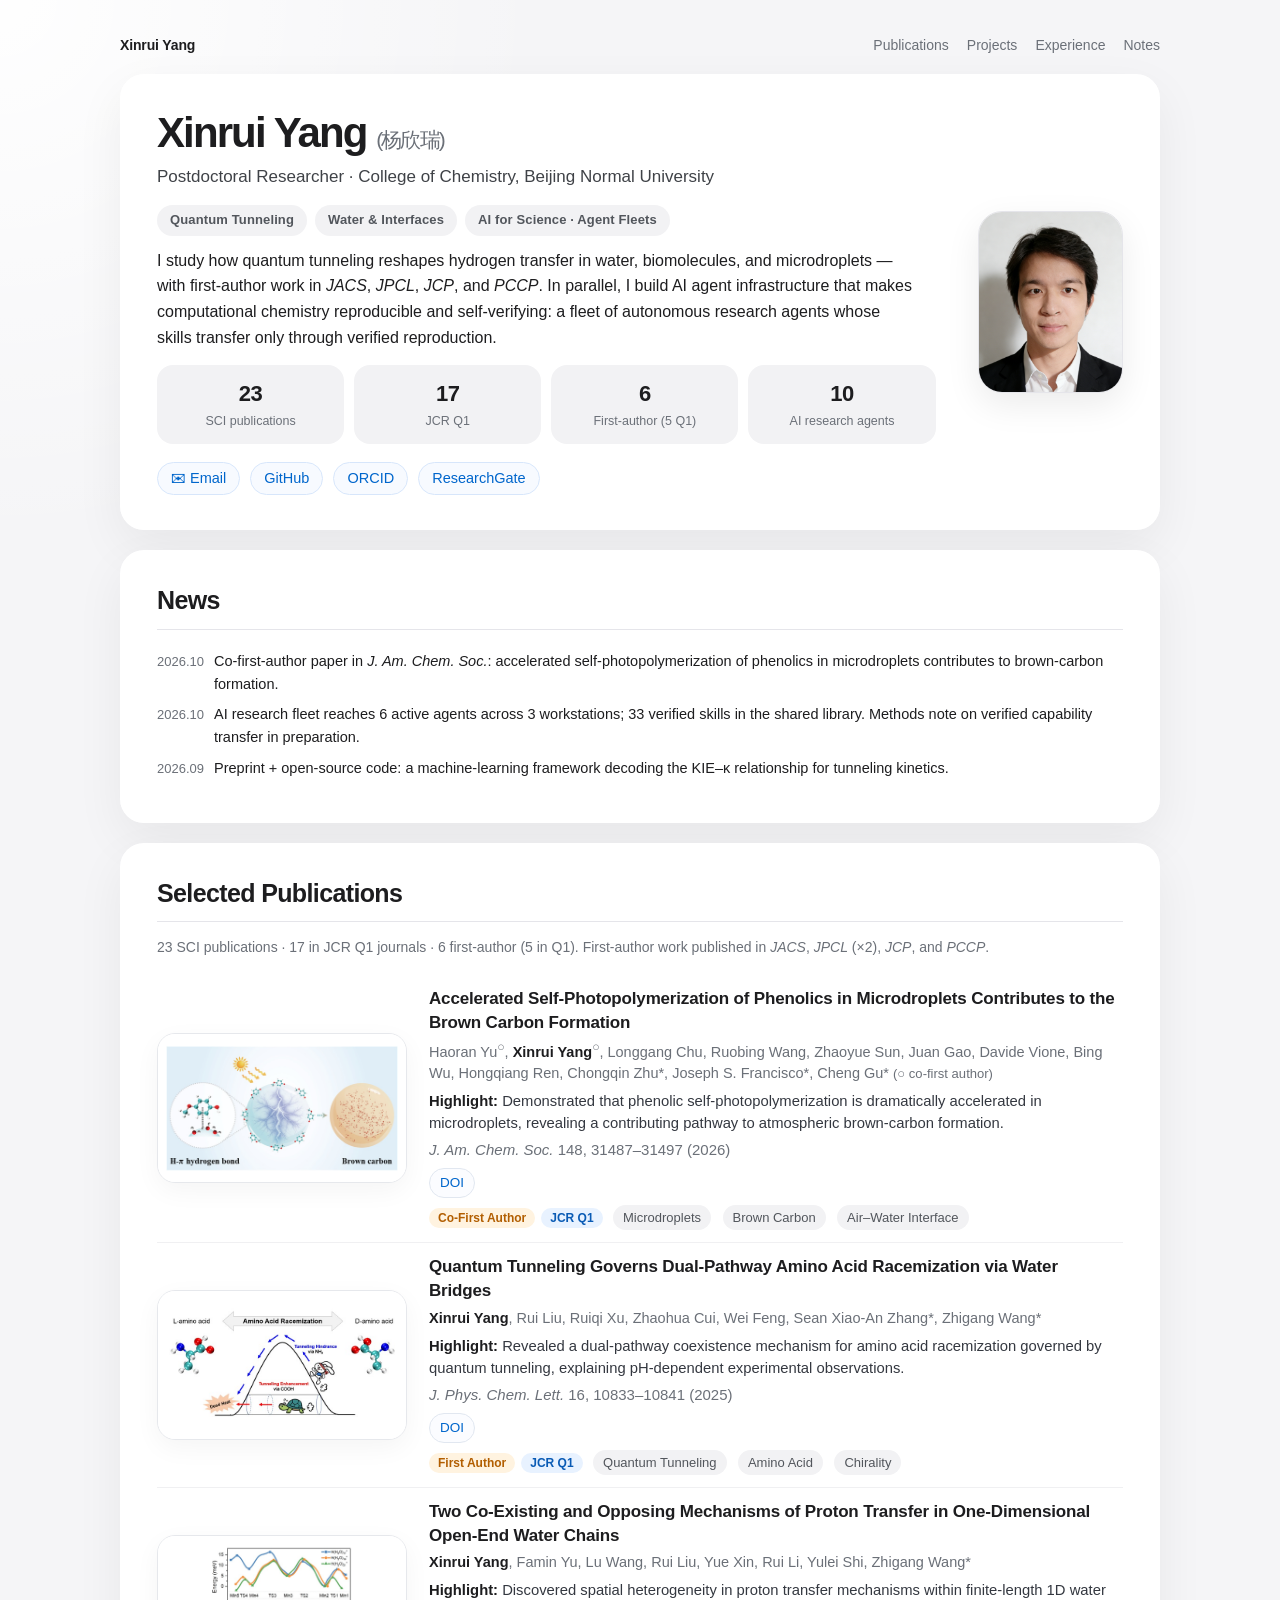
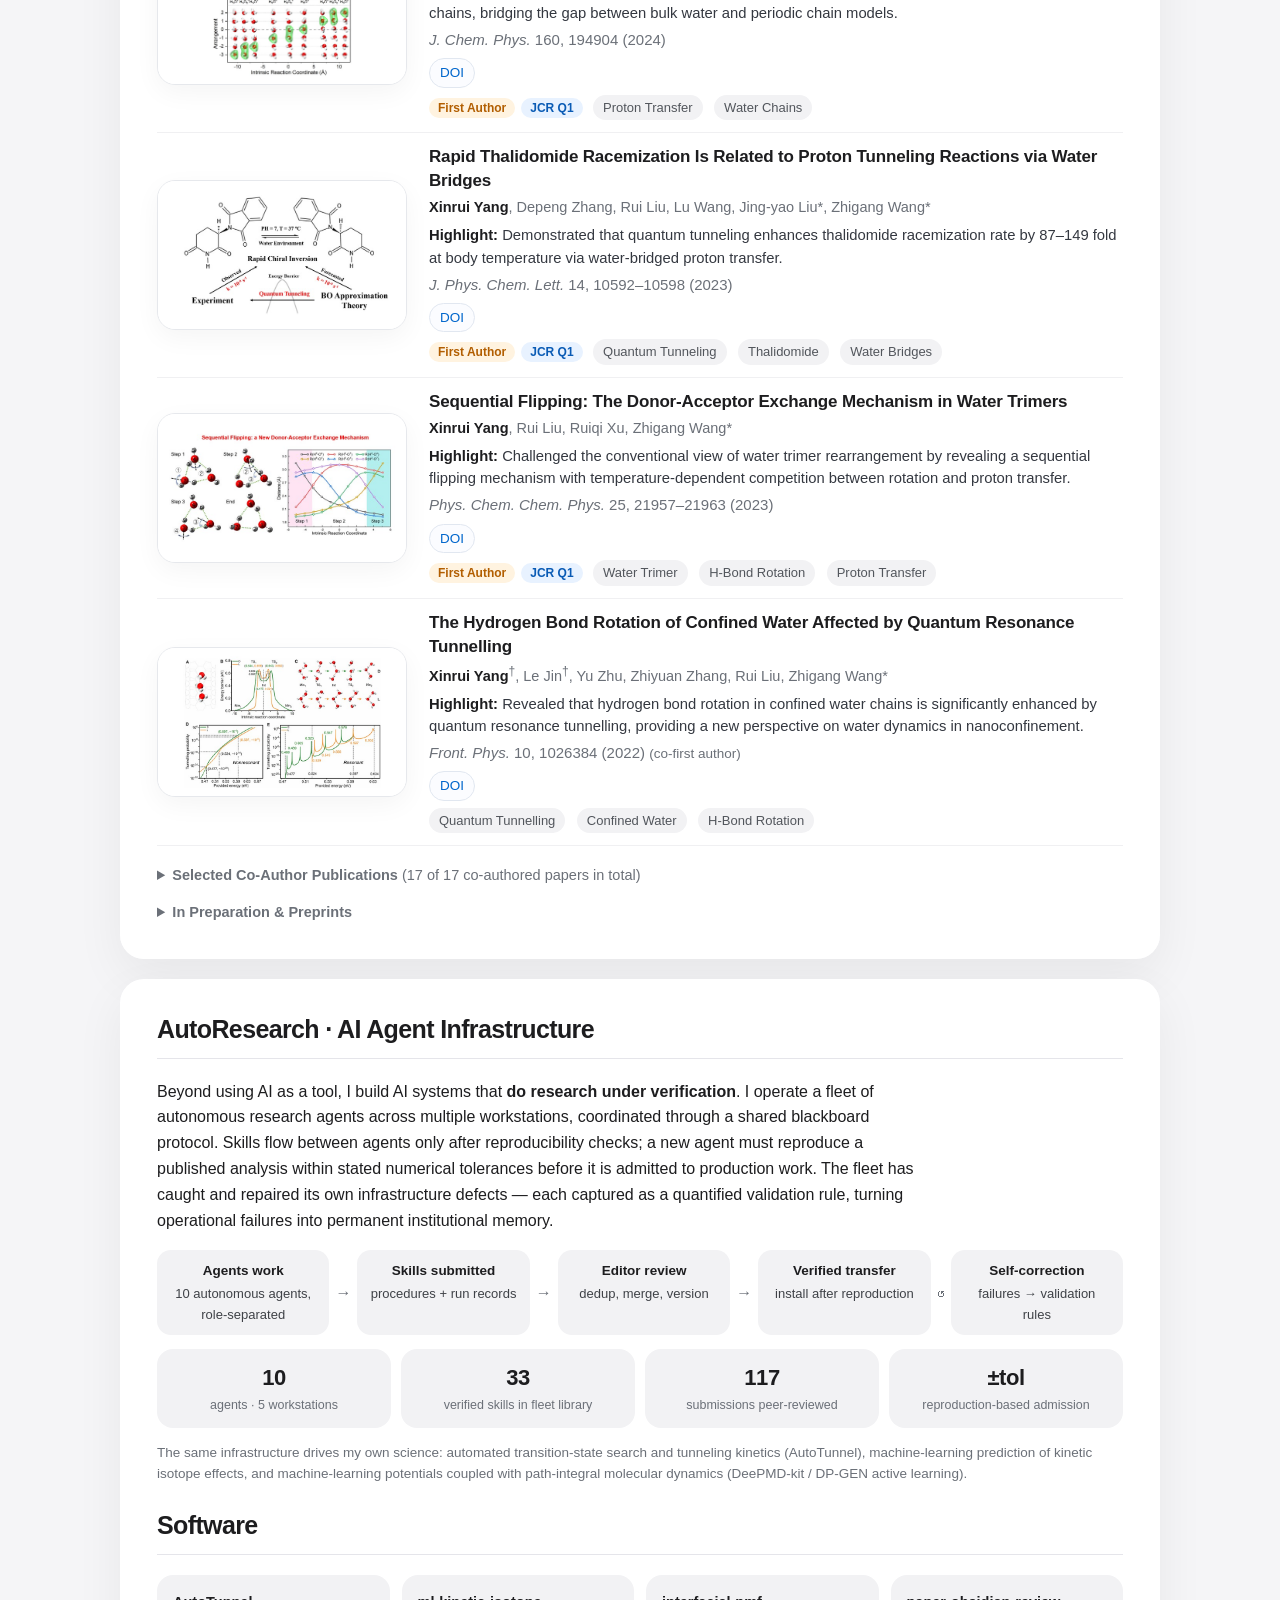
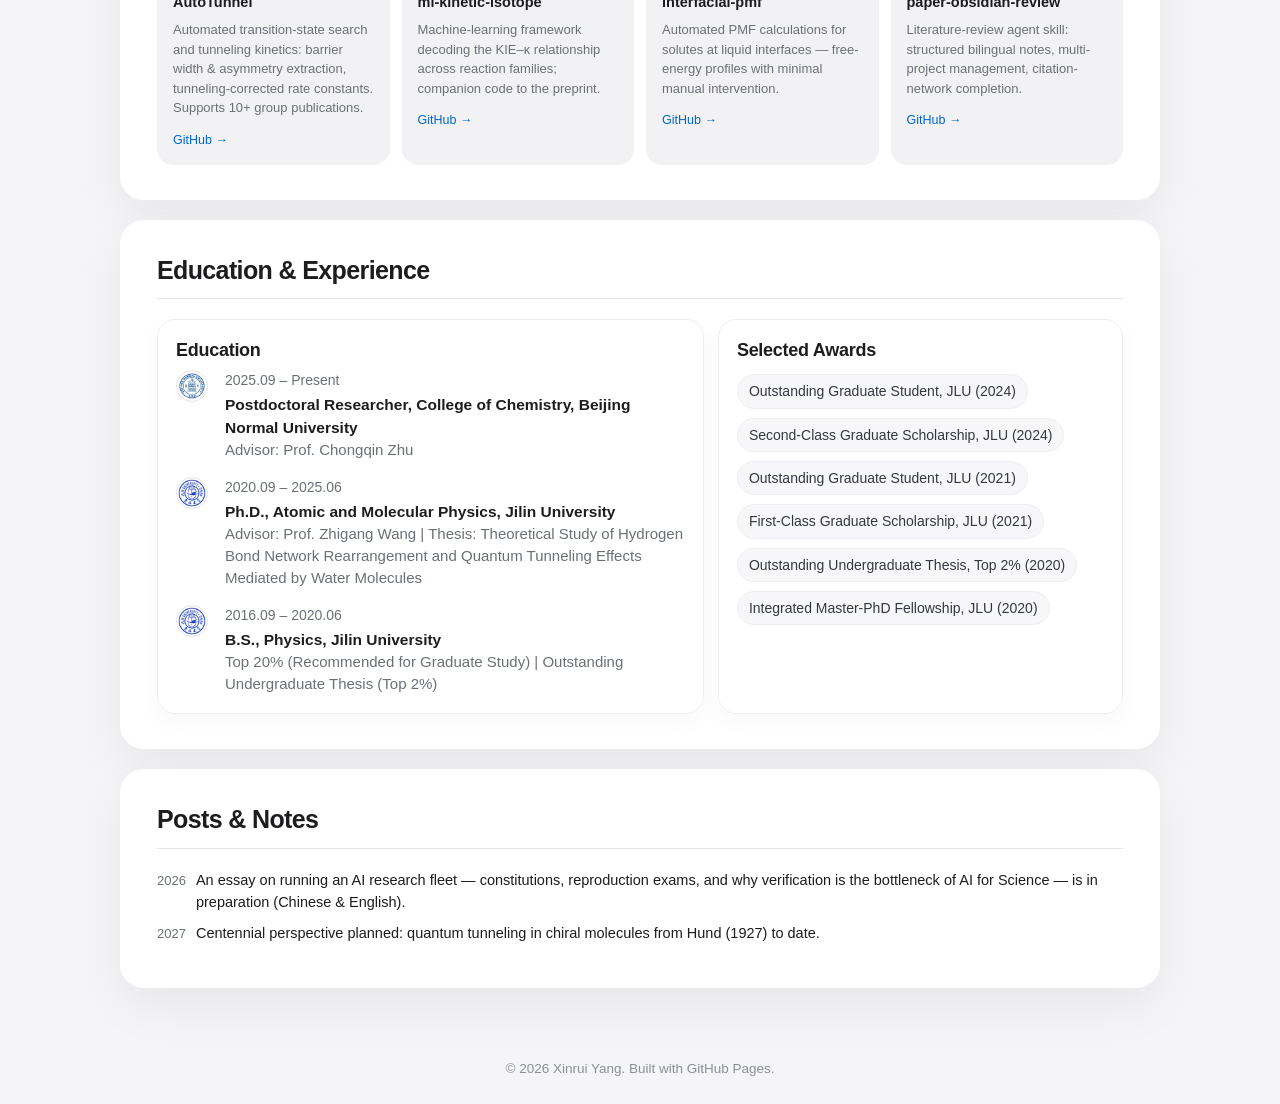
==== commit 0ab0148c: "JACS card: graphical abstract extracted from published PDF + full author list + vol/pages (148, 3148" ====
--- a/index.html
+++ b/index.html
@@ -681,18 +681,21 @@
 
       <div class="publication-card">
         <div class="publication-cover-wrap">
-          <div class="cover-fallback">JACS</div>
+          <img src="assets/pub-jacs.jpg" alt="JACS 2026 graphical abstract" class="publication-cover">
         </div>
         <div>
           <div class="item-title">
             Accelerated Self-Photopolymerization of Phenolics in Microdroplets Contributes to the Brown Carbon Formation
           </div>
-          <div class="authors">H. Yu, <span class="me">Xinrui Yang</span><sup>†</sup>, L. Chu, et al. <span style="color:var(--muted);font-size:0.9em">(† co-first author)</span></div>
+          <div class="authors">Haoran Yu<sup>○</sup>, <span class="me">Xinrui Yang</span><sup>○</sup>, Longgang Chu, Ruobing Wang, Zhaoyue Sun, Juan Gao, Davide Vione, Bing Wu, Hongqiang Ren, Chongqin Zhu*, Joseph S. Francisco*, Cheng Gu* <span style="color:var(--muted);font-size:0.9em">(○ co-first author)</span></div>
           <div class="highlight">
             <span class="highlight-label">Highlight:</span>
             Demonstrated that phenolic self-photopolymerization is dramatically accelerated in microdroplets, revealing a contributing pathway to atmospheric brown-carbon formation.
           </div>
-          <div class="muted"><em>J. Am. Chem. Soc.</em> (2026)</div>
+          <div class="muted"><em>J. Am. Chem. Soc.</em> 148, 31487–31497 (2026)</div>
+          <div class="mini-links">
+            <a class="mini-link" href="https://doi.org/10.1021/jacs.6c10186" target="_blank">DOI</a>
+          </div>
           <span class="badge first">Co-First Author</span><span class="badge">JCR Q1</span>
           <span class="tag">Microdroplets</span>
           <span class="tag">Brown Carbon</span>
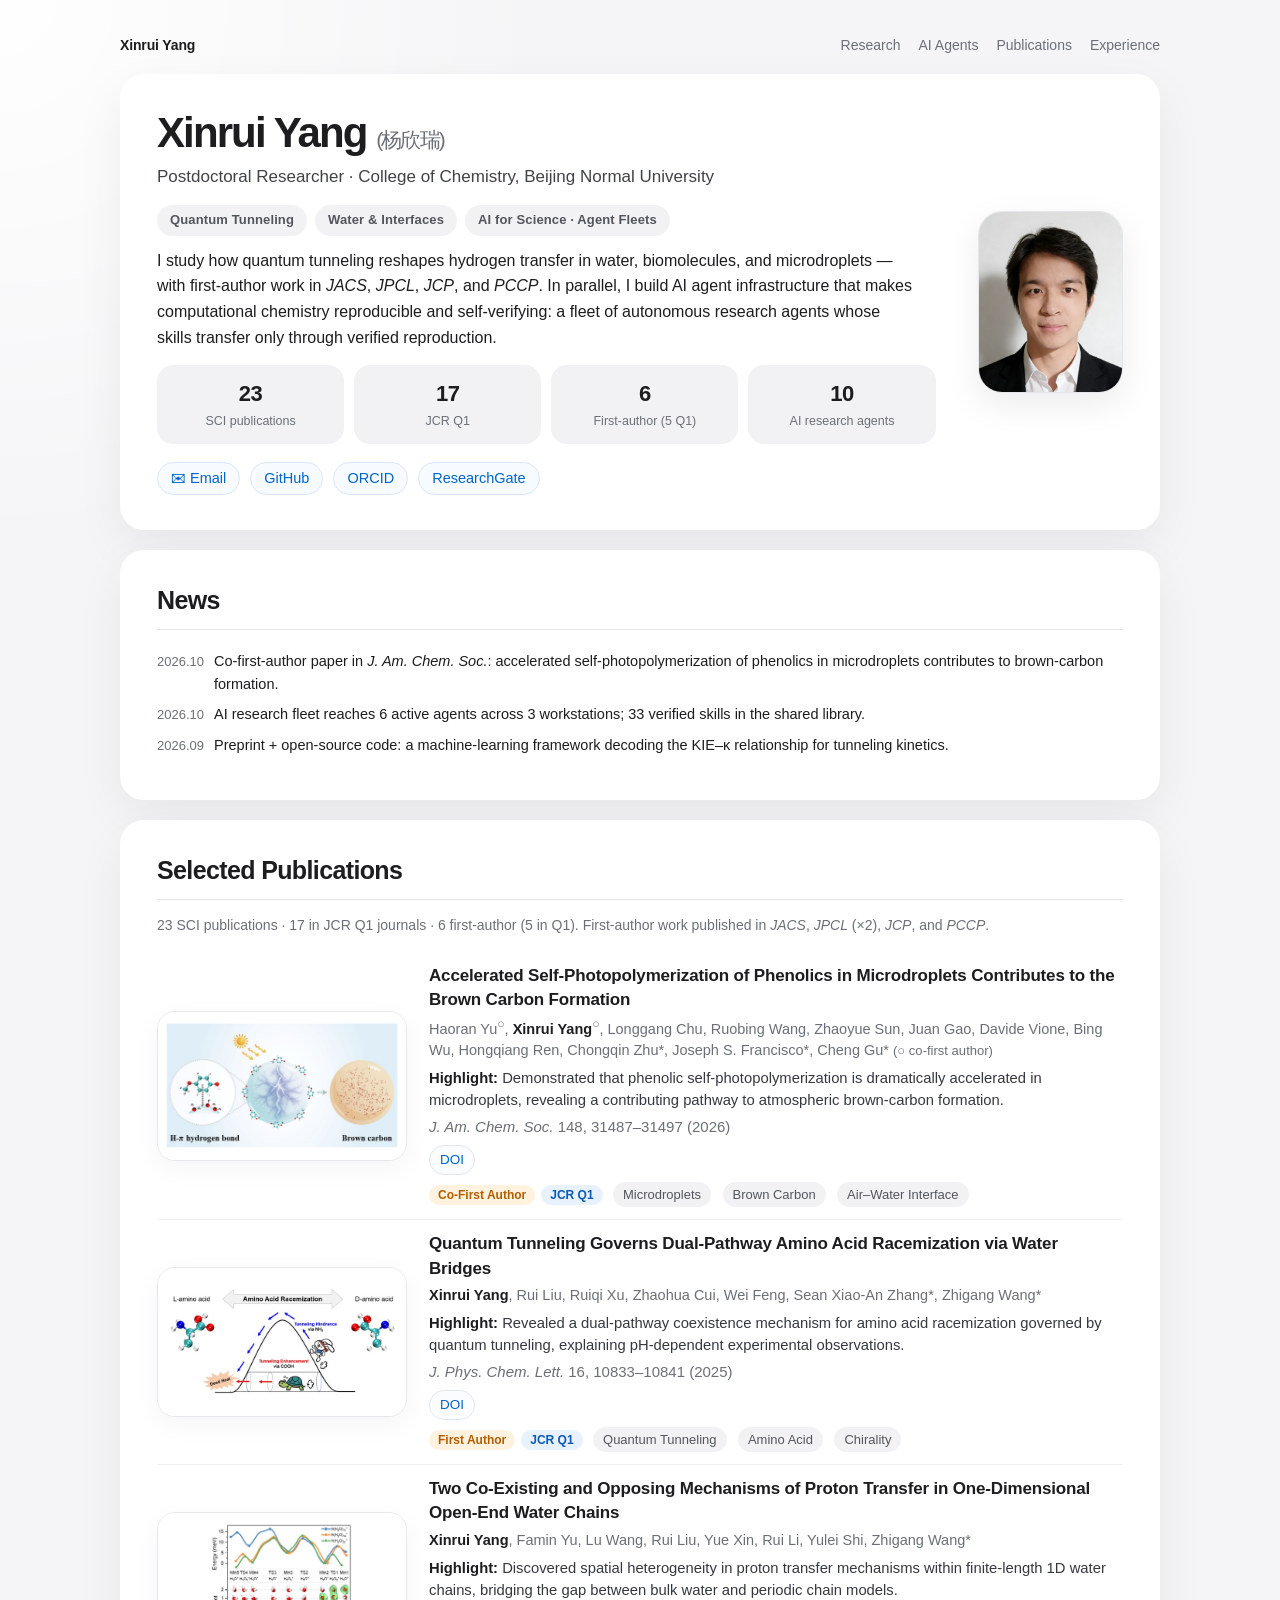
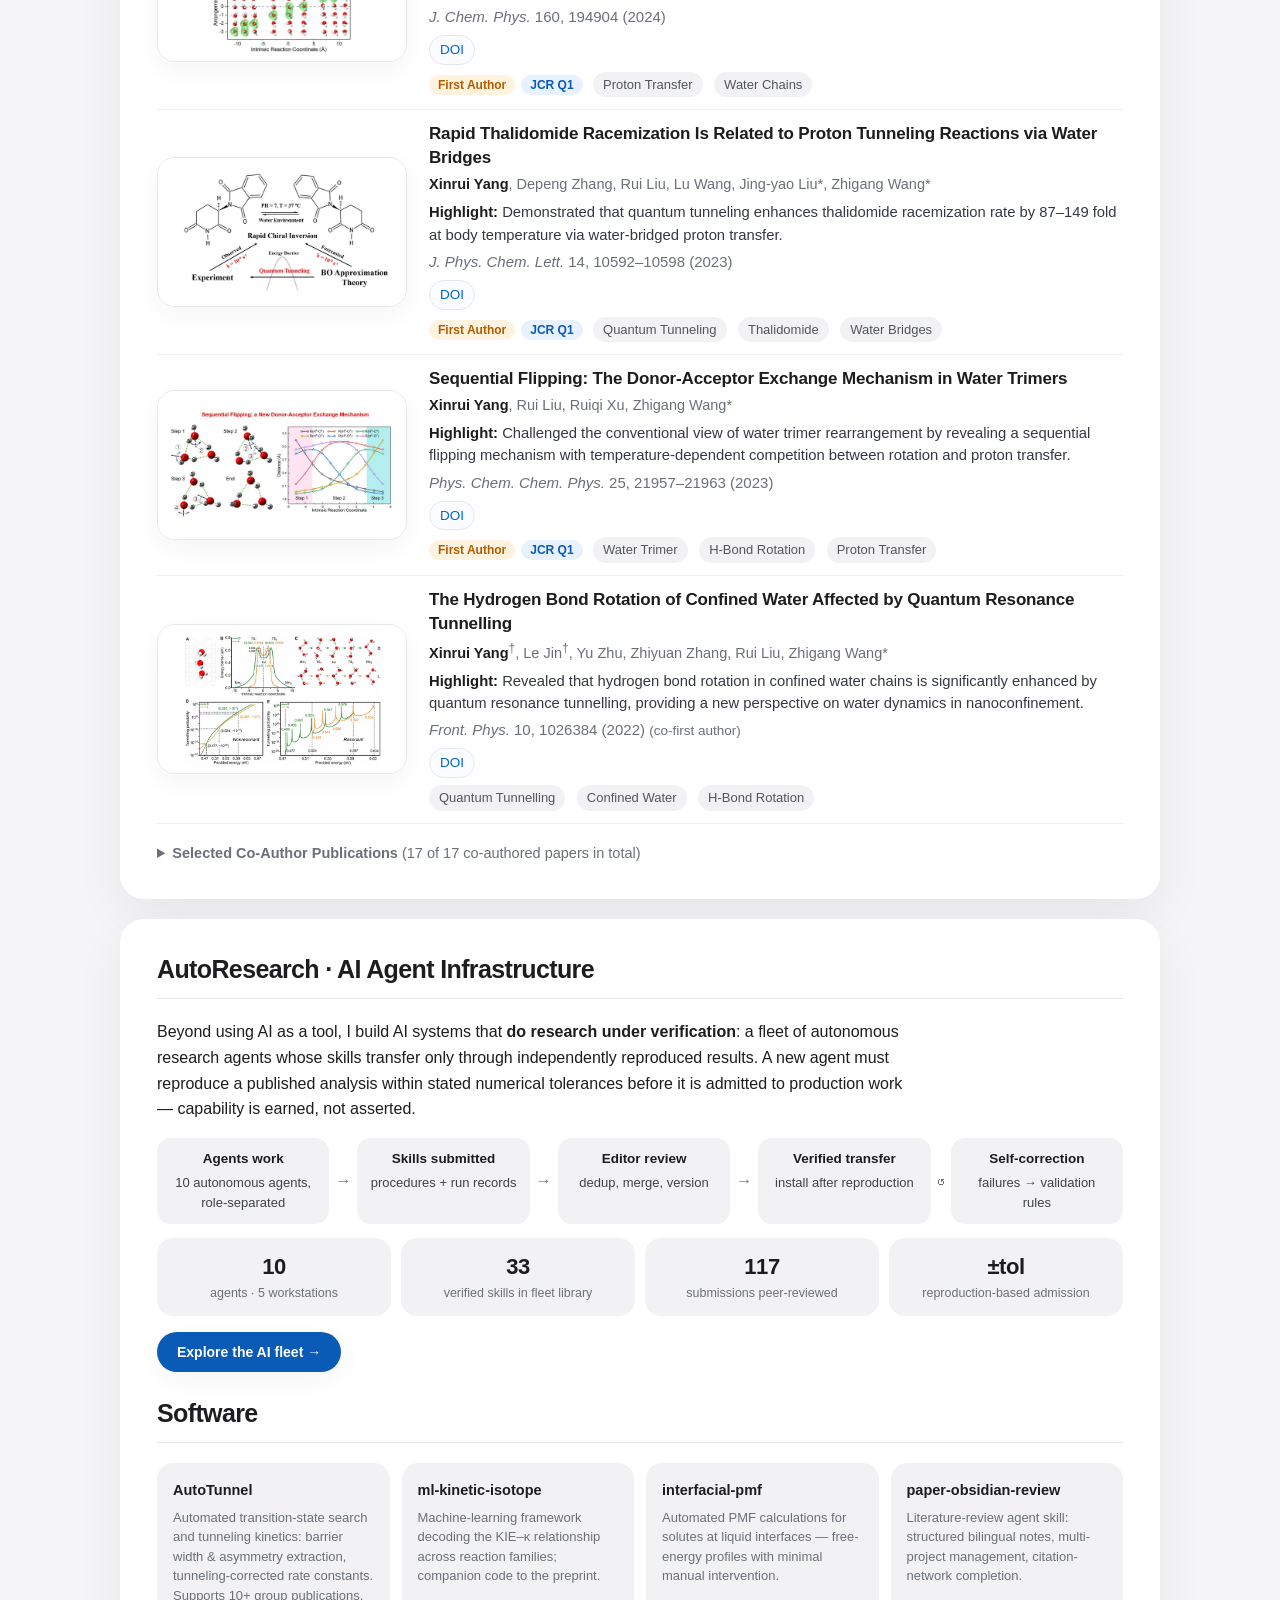
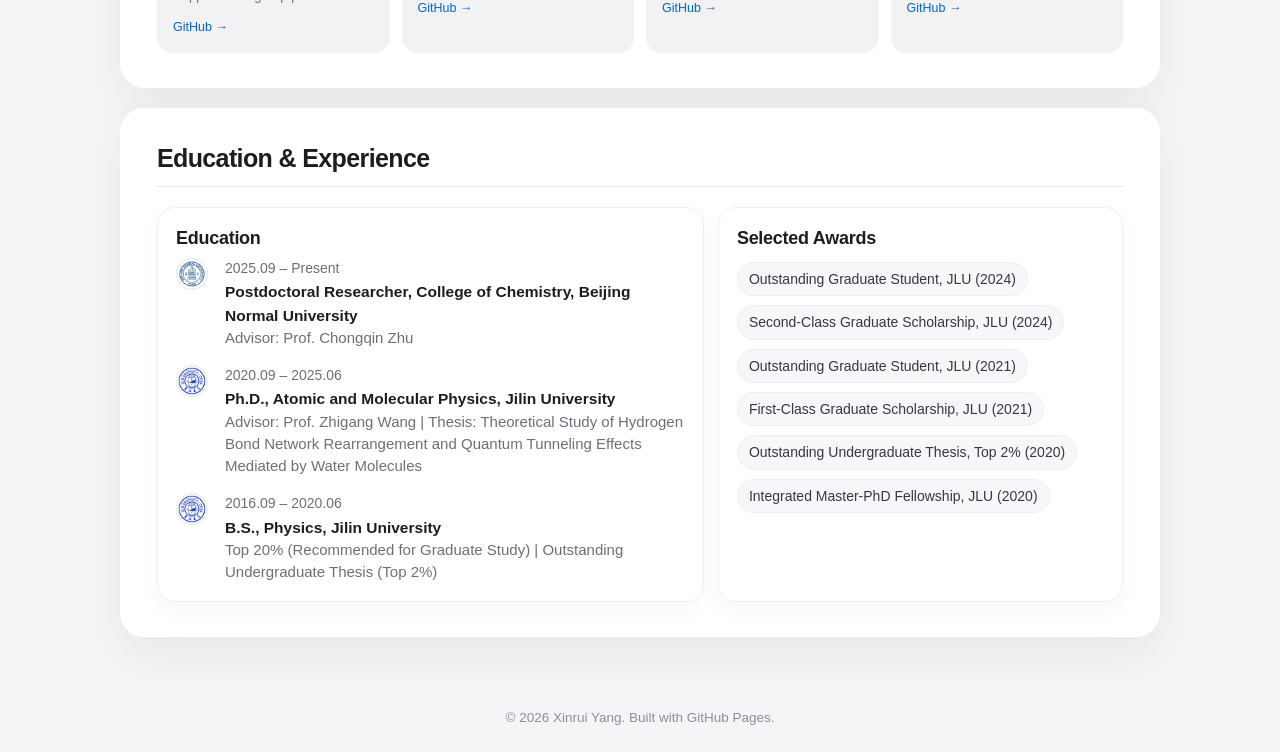
==== commit 7e334b43: "v3: three-page architecture — shared stylesheet extracted; remove all in-preparation/unpublished inf" ====
--- a/index.html
+++ b/index.html
@@ -4,615 +4,7 @@
   <meta charset="UTF-8">
   <meta name="viewport" content="width=device-width, initial-scale=1.0">
   <title>Xinrui Yang | Academic Homepage</title>
-  <style>
-    :root {
-      --bg: #f5f5f7;
-      --card: rgba(255, 255, 255, 0.94);
-      --text: #1d1d1f;
-      --subtle: #3f4247;
-      --muted: #6b7078;
-      --line: #e5e5ea;
-      --link: #0066cc;
-      --chip: #f2f2f4;
-      --chip-text: #52565c;
-      --shadow: 0 18px 50px rgba(0, 0, 0, 0.06);
-      --soft-shadow: 0 8px 26px rgba(0, 0, 0, 0.045);
-      --radius: 24px;
-    }
-
-    * {
-      box-sizing: border-box;
-    }
-
-    html {
-      scroll-behavior: smooth;
-    }
-
-    body {
-      margin: 0;
-      font-family: -apple-system, BlinkMacSystemFont, "Segoe UI", "Microsoft YaHei", Arial, sans-serif;
-      line-height: 1.58;
-      color: var(--text);
-      background:
-        radial-gradient(circle at top left, rgba(255, 255, 255, 0.95), transparent 34rem),
-        var(--bg);
-      -webkit-font-smoothing: antialiased;
-    }
-
-    .container {
-      max-width: 1080px;
-      margin: 0 auto;
-      padding: 34px 20px 42px;
-    }
-
-    .top-nav {
-      display: flex;
-      justify-content: space-between;
-      align-items: center;
-      margin-bottom: 18px;
-      color: var(--muted);
-      font-size: 14px;
-    }
-
-    .nav-name {
-      font-weight: 650;
-      color: var(--text);
-      letter-spacing: -0.01em;
-    }
-
-    .nav-links {
-      display: flex;
-      gap: 18px;
-      flex-wrap: wrap;
-    }
-
-    .nav-links a {
-      color: var(--muted);
-      text-decoration: none;
-      transition: color 0.12s ease;
-    }
-
-    .nav-links a:hover {
-      color: var(--link);
-    }
-
-    .card {
-      background: var(--card);
-      border: 1px solid rgba(255, 255, 255, 0.74);
-      border-radius: var(--radius);
-      padding: 34px 36px;
-      margin-bottom: 20px;
-      box-shadow: var(--shadow);
-      backdrop-filter: blur(18px);
-    }
-
-    .hero {
-      display: grid;
-      grid-template-columns: 1fr auto;
-      gap: 42px;
-      align-items: center;
-    }
-
-    .profile-photo-wrap {
-      display: inline-flex;
-      align-items: center;
-      justify-content: center;
-      justify-self: end;
-      width: fit-content;
-      border-radius: 24px;
-      overflow: hidden;
-      background: #fff;
-      border: 1px solid var(--line);
-      box-shadow: 0 12px 34px rgba(0, 0, 0, 0.08);
-    }
-
-    .profile-photo {
-      height: 180px;
-      width: auto;
-      display: block;
-    }
-
-    h1 {
-      margin: 0 0 8px;
-      font-size: 42px;
-      line-height: 1.12;
-      letter-spacing: -0.045em;
-      font-weight: 760;
-    }
-
-    h2 {
-      margin: 0 0 20px;
-      padding-bottom: 12px;
-      border-bottom: 1px solid var(--line);
-      font-size: 25px;
-      line-height: 1.25;
-      letter-spacing: -0.025em;
-      font-weight: 720;
-    }
-
-    h3 {
-      margin: 0 0 8px;
-      font-size: 18px;
-      line-height: 1.35;
-      letter-spacing: -0.015em;
-      font-weight: 700;
-    }
-
-    p {
-      margin: 6px 0;
-    }
-
-    a {
-      color: var(--link);
-      text-decoration: none;
-    }
-
-    a:hover {
-      text-decoration: underline;
-    }
-
-    .identity {
-      font-size: 17px;
-      color: var(--subtle);
-      margin-bottom: 10px;
-    }
-
-    .about-line {
-      max-width: 760px;
-      margin-top: 12px;
-      color: var(--text);
-      font-size: 16px;
-      line-height: 1.62;
-    }
-
-    .links {
-      margin-top: 18px;
-      display: flex;
-      flex-wrap: wrap;
-      gap: 10px;
-    }
-
-    .pill-link,
-    .mini-link {
-      display: inline-flex;
-      align-items: center;
-      justify-content: center;
-      border-radius: 999px;
-      text-decoration: none;
-      transition: all 0.16s ease;
-      white-space: nowrap;
-    }
-
-    .pill-link {
-      padding: 5px 13px;
-      border: 1px solid #d7e6fb;
-      background: rgba(247, 250, 255, 0.9);
-      color: var(--link);
-      font-size: 14.5px;
-      line-height: 1.5;
-    }
-
-    .pill-link:hover,
-    .mini-link:hover {
-      text-decoration: none;
-      background: #edf5ff;
-      border-color: #bfd8f7;
-      transform: translateY(-1px);
-    }
-
-    .mini-links {
-      display: flex;
-      flex-wrap: wrap;
-      gap: 7px;
-      margin-top: 7px;
-    }
-
-    .mini-link {
-      padding: 4px 10px;
-      border: 1px solid #e1e7f0;
-      background: #fbfcff;
-      color: var(--link);
-      font-size: 13.5px;
-      line-height: 1.45;
-    }
-
-    .item-title {
-      font-weight: 680;
-      font-size: 17px;
-      line-height: 1.42;
-      letter-spacing: -0.01em;
-    }
-
-    .muted {
-      color: var(--muted);
-      font-size: 15px;
-      line-height: 1.48;
-    }
-
-    .authors {
-      margin-top: 4px;
-      color: var(--muted);
-      font-size: 14.5px;
-      line-height: 1.45;
-    }
-
-    .me {
-      color: var(--text);
-      font-weight: 720;
-    }
-
-    .highlight {
-      margin: 6px 0 5px;
-      color: #343840;
-      font-size: 14.8px;
-      line-height: 1.5;
-    }
-
-    .highlight-label {
-      color: var(--text);
-      font-weight: 680;
-    }
-
-    .tag {
-      display: inline-block;
-      margin: 7px 7px 0 0;
-      padding: 3px 10px;
-      border-radius: 999px;
-      background: var(--chip);
-      color: var(--chip-text);
-      font-size: 13px;
-      line-height: 1.5;
-    }
-
-    .publication-card {
-      display: grid;
-      grid-template-columns: 250px 1fr;
-      gap: 22px;
-      align-items: center;
-      padding: 12px 0;
-      border-bottom: 1px solid #f0f0f2;
-    }
-
-    .publication-card:last-child {
-      border-bottom: none;
-      padding-bottom: 0;
-    }
-
-    .publication-cover-wrap {
-      width: 250px;
-      height: 150px;
-      border-radius: 18px;
-      background: #fff;
-      border: 1px solid #e6e8ec;
-      box-shadow: var(--soft-shadow);
-      overflow: hidden;
-      display: flex;
-      align-items: center;
-      justify-content: center;
-      align-self: center;
-    }
-
-    .publication-cover {
-      width: 100%;
-      height: 100%;
-      object-fit: contain;
-      object-position: center;
-      display: block;
-      padding: 8px;
-      background: #fff;
-    }
-
-    .project-grid {
-      display: grid;
-      grid-template-columns: repeat(3, 1fr);
-      gap: 14px;
-    }
-
-    .project-card,
-    .note-card,
-    .info-panel {
-      background: rgba(255, 255, 255, 0.72);
-      border: 1px solid #eceef2;
-      border-radius: 18px;
-      padding: 18px;
-      box-shadow: 0 8px 24px rgba(0, 0, 0, 0.032);
-    }
-
-    .project-card {
-      min-height: 178px;
-      display: flex;
-      flex-direction: column;
-      justify-content: space-between;
-    }
-
-    .project-title {
-      font-size: 17px;
-      font-weight: 720;
-      letter-spacing: -0.012em;
-      margin-bottom: 6px;
-    }
-
-    .project-desc {
-      color: var(--muted);
-      font-size: 14.5px;
-      line-height: 1.55;
-    }
-
-    .more-block {
-      margin-top: 14px;
-    }
-
-    details {
-      margin-top: 8px;
-    }
-
-    summary {
-      cursor: pointer;
-      color: var(--muted);
-      font-size: 14.5px;
-      user-select: none;
-      transition: color 0.12s ease;
-    }
-
-    summary:hover {
-      color: var(--link);
-    }
-
-    details[open] summary {
-      margin-bottom: 10px;
-      color: var(--link);
-    }
-
-    .more-project-grid {
-      display: grid;
-      grid-template-columns: repeat(3, 1fr);
-      gap: 12px;
-      margin-top: 10px;
-    }
-
-    .experience-awards-grid {
-      display: grid;
-      grid-template-columns: 1.35fr 1fr;
-      gap: 14px;
-    }
-
-    .timeline {
-      position: relative;
-      display: grid;
-      gap: 16px;
-      margin-top: 8px;
-    }
-
-    .timeline-item {
-      display: grid;
-      grid-template-columns: 38px 1fr;
-      gap: 11px;
-      align-items: start;
-    }
-
-    .school-logo {
-      width: 32px;
-      height: 32px;
-      border-radius: 50%;
-      object-fit: contain;
-      background: #fff;
-      border: 1px solid var(--line);
-      padding: 1px;
-      display: block;
-    }
-
-    .timeline-time {
-      color: var(--muted);
-      font-size: 14px;
-      line-height: 1.45;
-      margin-bottom: 2px;
-    }
-
-    .timeline-title {
-      font-size: 15.5px;
-      line-height: 1.5;
-      color: var(--text);
-      font-weight: 620;
-    }
-
-    .award-list {
-      display: flex;
-      flex-wrap: wrap;
-      gap: 9px;
-      margin-top: 12px;
-    }
-
-    .award-chip {
-      display: inline-flex;
-      align-items: center;
-      padding: 6px 11px;
-      border-radius: 999px;
-      background: #f7f7f9;
-      border: 1px solid #eceef2;
-      color: #343840;
-      font-size: 14px;
-      line-height: 1.45;
-    }
-
-    .note-grid {
-      display: grid;
-      grid-template-columns: repeat(2, 1fr);
-      gap: 14px;
-    }
-
-    .note-card {
-      min-height: 250px;
-    }
-
-    .section-note {
-      color: var(--muted);
-      font-size: 14.5px;
-      margin: 0 0 9px;
-    }
-
-    .post-list {
-      margin: 0;
-      padding: 0;
-      list-style: none;
-    }
-
-    .post-list li {
-      position: relative;
-      margin-bottom: 7px;
-      padding-left: 15px;
-      font-size: 15px;
-      line-height: 1.5;
-    }
-
-    .post-list li::before {
-      content: "";
-      position: absolute;
-      left: 1px;
-      top: 0.72em;
-      width: 4px;
-      height: 4px;
-      border-radius: 50%;
-      background: #aeb4bd;
-    }
-
-    .post-list a {
-      color: var(--text);
-      text-decoration: none;
-      transition: color 0.12s ease;
-    }
-
-    .post-list a:hover {
-      color: var(--link);
-      text-decoration: none;
-    }
-
-    .footer {
-      text-align: center;
-      color: #8a8f98;
-      font-size: 13.5px;
-      padding: 8px 0 24px;
-    }
-
-    @media (max-width: 900px) {
-      .project-grid,
-      .more-project-grid,
-      .note-grid,
-      .experience-awards-grid {
-        grid-template-columns: 1fr;
-      }
-
-      .note-card,
-      .project-card {
-        min-height: auto;
-      }
-    }
-
-    @media (max-width: 820px) {
-      .container {
-        padding: 24px 14px 36px;
-      }
-
-      .top-nav {
-        display: none;
-      }
-
-      .card {
-        padding: 26px 24px;
-        border-radius: 20px;
-      }
-
-      .hero {
-        grid-template-columns: 1fr;
-        gap: 24px;
-      }
-
-      .profile-photo-wrap {
-        justify-self: center;
-        width: fit-content;
-      }
-
-      .profile-photo {
-        height: 155px;
-      }
-
-      .publication-card {
-        grid-template-columns: 1fr;
-        gap: 14px;
-        align-items: start;
-      }
-
-      .publication-cover-wrap {
-        width: 100%;
-        height: 210px;
-      }
-    }
-
-    @media (max-width: 560px) {
-      h1 {
-        font-size: 34px;
-      }
-
-      h2 {
-        font-size: 23px;
-      }
-
-      .identity,
-      .about-line {
-        font-size: 15.5px;
-      }
-
-      .links {
-        gap: 8px;
-      }
-
-      .pill-link {
-        font-size: 14px;
-        padding: 5px 11px;
-      }
-
-      .publication-cover-wrap {
-        height: 190px;
-      }
-    }
-
-    /* ── v2 additions ── */
-    .chip-row { display:flex; gap:8px; flex-wrap:wrap; margin:14px 0 4px; }
-    .chip {
-      font-size:13px; padding:5px 13px; border-radius:999px;
-      background:var(--chip); color:var(--chip-text); font-weight:550; letter-spacing:.01em;
-    }
-    .stat-row { display:flex; gap:10px; flex-wrap:wrap; margin:14px 0 2px; }
-    .stat-box {
-      flex:1; min-width:150px; background:var(--chip); border-radius:16px; padding:12px 16px; text-align:center;
-    }
-    .stat-num { font-size:22px; font-weight:700; letter-spacing:-.02em; }
-    .stat-cap { font-size:12.5px; color:var(--muted); }
-    .news-item { display:flex; gap:10px; margin-bottom:8px; font-size:14.5px; }
-    .news-date { color:var(--muted); white-space:nowrap; font-size:13px; padding-top:2px; }
-    .badge {
-      font-size:12px; font-weight:650; padding:3px 9px; border-radius:999px; margin-right:6px;
-      background:#e8f2ff; color:#0a5bb5;
-    }
-    .badge.first { background:#fff3e0; color:#b25e00; }
-    .fleet-flow { display:flex; align-items:stretch; gap:6px; flex-wrap:wrap; margin:16px 0 6px; }
-    .fleet-node {
-      flex:1; min-width:120px; background:var(--chip); border-radius:14px; padding:10px 12px;
-      font-size:13px; text-align:center; color:var(--subtle);
-    }
-    .fleet-node b { display:block; font-size:13.5px; color:var(--text); margin-bottom:3px; }
-    .fleet-arrow { align-self:center; color:var(--muted); font-size:16px; }
-    .soft-grid { display:grid; grid-template-columns:repeat(auto-fit,minmax(230px,1fr)); gap:12px; margin-top:14px; }
-    .soft-card { background:var(--chip); border-radius:16px; padding:14px 16px; }
-    .soft-card b { font-size:14.5px; }
-    .soft-card p { margin:6px 0 8px; font-size:13px; color:var(--muted); line-height:1.5; }
-    .soft-card a { font-size:12.5px; }
-    .cover-fallback {
-      width:100%; height:100%; display:flex; align-items:center; justify-content:center;
-      font-weight:700; font-size:26px; letter-spacing:.06em; color:#fff;
-      background:linear-gradient(135deg,#0f2d5c,#1e6fd0);
-      border-radius:12px;
-    }
-  </style>
+  <link rel="stylesheet" href="assets/style.css">
 </head>
 
 <body>
@@ -620,10 +12,10 @@
     <nav class="top-nav">
       <div class="nav-name">Xinrui Yang</div>
       <div class="nav-links">
+        <a href="research.html">Research</a>
+        <a href="agents.html">AI Agents</a>
         <a href="#publications">Publications</a>
-        <a href="#projects">Projects</a>
         <a href="#experience">Experience</a>
-        <a href="#notes">Notes</a>
       </div>
     </nav>
 
@@ -668,7 +60,7 @@
     <section class="card" id="news">
       <h2>News</h2>
       <div class="news-item"><span class="news-date">2026.10</span><span>Co-first-author paper in <em>J. Am. Chem. Soc.</em>: accelerated self-photopolymerization of phenolics in microdroplets contributes to brown-carbon formation.</span></div>
-      <div class="news-item"><span class="news-date">2026.10</span><span>AI research fleet reaches 6 active agents across 3 workstations; 33 verified skills in the shared library. Methods note on verified capability transfer in preparation.</span></div>
+      <div class="news-item"><span class="news-date">2026.10</span><span>AI research fleet reaches 6 active agents across 3 workstations; 33 verified skills in the shared library.</span></div>
       <div class="news-item"><span class="news-date">2026.09</span><span>Preprint + open-source code: a machine-learning framework decoding the KIE–κ relationship for tunneling kinetics.</span></div>
     </section>
 
@@ -911,40 +303,16 @@
           </div>
         </div>
       </details>
-
-      <details style="margin-top:14px">
-        <summary><strong>In Preparation &amp; Preprints</strong></summary>
-        <div class="publication-list" style="margin-top:12px">
-          <div style="margin-bottom:10px">
-            <span class="item-title" style="font-size:15px">Tunneling Maps: How External Electric Fields Reshape the Barrier Topology of Hydrogen Transfer</span><br>
-            <span class="authors"><strong>Xinrui Yang</strong> et al.</span><br>
-            <span class="muted">First author · in final preparation (2026)</span>
-          </div>
-          <div style="margin-bottom:10px">
-            <span class="item-title" style="font-size:15px">Machine Learning Decodes the Kinetic Isotope Effect–Tunneling Factor Relationship</span><br>
-            <span class="authors"><strong>Xinrui Yang</strong> et al.</span><br>
-            <span class="muted">First author · preprint, code open-sourced ·
-              <a href="https://github.com/yangxinrui811/ml-kinetic-isotope" target="_blank">GitHub</a></span>
-          </div>
-          <div style="margin-bottom:10px">
-            <span class="item-title" style="font-size:15px">Verified Capability Transfer between Research Agents via Replayable Reproduction Packages</span><br>
-            <span class="authors"><strong>Xinrui Yang</strong></span><br>
-            <span class="muted">Methods note on AI-for-Science infrastructure · in preparation (2026)</span>
-          </div>
-        </div>
-      </details>
     </section>
 
     <section class="card" id="projects">
       <h2>AutoResearch · AI Agent Infrastructure</h2>
 
       <p class="about-line" style="margin-bottom:6px">
-        Beyond using AI as a tool, I build AI systems that <strong>do research under verification</strong>.
-        I operate a fleet of autonomous research agents across multiple workstations, coordinated through a shared
-        blackboard protocol. Skills flow between agents only after reproducibility checks; a new agent must reproduce a
-        published analysis within stated numerical tolerances before it is admitted to production work. The fleet has
-        caught and repaired its own infrastructure defects — each captured as a quantified validation rule, turning
-        operational failures into permanent institutional memory.
+        Beyond using AI as a tool, I build AI systems that <strong>do research under verification</strong>:
+        a fleet of autonomous research agents whose skills transfer only through independently reproduced results.
+        A new agent must reproduce a published analysis within stated numerical tolerances before it is
+        admitted to production work — capability is earned, not asserted.
       </p>
 
       <div class="fleet-flow">
@@ -966,11 +334,7 @@
         <div class="stat-box"><div class="stat-num">±tol</div><div class="stat-cap">reproduction-based admission</div></div>
       </div>
 
-      <p style="color:var(--muted);font-size:13.5px;margin-top:14px">
-        The same infrastructure drives my own science: automated transition-state search and tunneling kinetics
-        (AutoTunnel), machine-learning prediction of kinetic isotope effects, and machine-learning potentials coupled
-        with path-integral molecular dynamics (DeePMD-kit / DP-GEN active learning).
-      </p>
+      <a class="btn" href="agents.html">Explore the AI fleet →</a>
 
       <h2 style="margin-top:26px">Software</h2>
       <div class="soft-grid">
@@ -1047,11 +411,6 @@
       </div>
     </section>
 
-    <section class="card" id="notes">
-      <h2>Posts &amp; Notes</h2>
-      <div class="news-item"><span class="news-date">2026</span><span>An essay on running an AI research fleet — constitutions, reproduction exams, and why verification is the bottleneck of AI for Science — is in preparation (Chinese &amp; English).</span></div>
-      <div class="news-item"><span class="news-date">2027</span><span>Centennial perspective planned: quantum tunneling in chiral molecules from Hund (1927) to date.</span></div>
-    </section>
   </main>
 
   <footer class="footer">
--- a/assets/style.css
+++ b/assets/style.css
@@ -0,0 +1,645 @@
+    :root {
+      --bg: #f5f5f7;
+      --card: rgba(255, 255, 255, 0.94);
+      --text: #1d1d1f;
+      --subtle: #3f4247;
+      --muted: #6b7078;
+      --line: #e5e5ea;
+      --link: #0066cc;
+      --chip: #f2f2f4;
+      --chip-text: #52565c;
+      --shadow: 0 18px 50px rgba(0, 0, 0, 0.06);
+      --soft-shadow: 0 8px 26px rgba(0, 0, 0, 0.045);
+      --radius: 24px;
+    }
+
+    * {
+      box-sizing: border-box;
+    }
+
+    html {
+      scroll-behavior: smooth;
+    }
+
+    body {
+      margin: 0;
+      font-family: -apple-system, BlinkMacSystemFont, "Segoe UI", "Microsoft YaHei", Arial, sans-serif;
+      line-height: 1.58;
+      color: var(--text);
+      background:
+        radial-gradient(circle at top left, rgba(255, 255, 255, 0.95), transparent 34rem),
+        var(--bg);
+      -webkit-font-smoothing: antialiased;
+    }
+
+    .container {
+      max-width: 1080px;
+      margin: 0 auto;
+      padding: 34px 20px 42px;
+    }
+
+    .top-nav {
+      display: flex;
+      justify-content: space-between;
+      align-items: center;
+      margin-bottom: 18px;
+      color: var(--muted);
+      font-size: 14px;
+    }
+
+    .nav-name {
+      font-weight: 650;
+      color: var(--text);
+      letter-spacing: -0.01em;
+    }
+
+    .nav-links {
+      display: flex;
+      gap: 18px;
+      flex-wrap: wrap;
+    }
+
+    .nav-links a {
+      color: var(--muted);
+      text-decoration: none;
+      transition: color 0.12s ease;
+    }
+
+    .nav-links a:hover {
+      color: var(--link);
+    }
+
+    .card {
+      background: var(--card);
+      border: 1px solid rgba(255, 255, 255, 0.74);
+      border-radius: var(--radius);
+      padding: 34px 36px;
+      margin-bottom: 20px;
+      box-shadow: var(--shadow);
+      backdrop-filter: blur(18px);
+    }
+
+    .hero {
+      display: grid;
+      grid-template-columns: 1fr auto;
+      gap: 42px;
+      align-items: center;
+    }
+
+    .profile-photo-wrap {
+      display: inline-flex;
+      align-items: center;
+      justify-content: center;
+      justify-self: end;
+      width: fit-content;
+      border-radius: 24px;
+      overflow: hidden;
+      background: #fff;
+      border: 1px solid var(--line);
+      box-shadow: 0 12px 34px rgba(0, 0, 0, 0.08);
+    }
+
+    .profile-photo {
+      height: 180px;
+      width: auto;
+      display: block;
+    }
+
+    h1 {
+      margin: 0 0 8px;
+      font-size: 42px;
+      line-height: 1.12;
+      letter-spacing: -0.045em;
+      font-weight: 760;
+    }
+
+    h2 {
+      margin: 0 0 20px;
+      padding-bottom: 12px;
+      border-bottom: 1px solid var(--line);
+      font-size: 25px;
+      line-height: 1.25;
+      letter-spacing: -0.025em;
+      font-weight: 720;
+    }
+
+    h3 {
+      margin: 0 0 8px;
+      font-size: 18px;
+      line-height: 1.35;
+      letter-spacing: -0.015em;
+      font-weight: 700;
+    }
+
+    p {
+      margin: 6px 0;
+    }
+
+    a {
+      color: var(--link);
+      text-decoration: none;
+    }
+
+    a:hover {
+      text-decoration: underline;
+    }
+
+    .identity {
+      font-size: 17px;
+      color: var(--subtle);
+      margin-bottom: 10px;
+    }
+
+    .about-line {
+      max-width: 760px;
+      margin-top: 12px;
+      color: var(--text);
+      font-size: 16px;
+      line-height: 1.62;
+    }
+
+    .links {
+      margin-top: 18px;
+      display: flex;
+      flex-wrap: wrap;
+      gap: 10px;
+    }
+
+    .pill-link,
+    .mini-link {
+      display: inline-flex;
+      align-items: center;
+      justify-content: center;
+      border-radius: 999px;
+      text-decoration: none;
+      transition: all 0.16s ease;
+      white-space: nowrap;
+    }
+
+    .pill-link {
+      padding: 5px 13px;
+      border: 1px solid #d7e6fb;
+      background: rgba(247, 250, 255, 0.9);
+      color: var(--link);
+      font-size: 14.5px;
+      line-height: 1.5;
+    }
+
+    .pill-link:hover,
+    .mini-link:hover {
+      text-decoration: none;
+      background: #edf5ff;
+      border-color: #bfd8f7;
+      transform: translateY(-1px);
+    }
+
+    .mini-links {
+      display: flex;
+      flex-wrap: wrap;
+      gap: 7px;
+      margin-top: 7px;
+    }
+
+    .mini-link {
+      padding: 4px 10px;
+      border: 1px solid #e1e7f0;
+      background: #fbfcff;
+      color: var(--link);
+      font-size: 13.5px;
+      line-height: 1.45;
+    }
+
+    .item-title {
+      font-weight: 680;
+      font-size: 17px;
+      line-height: 1.42;
+      letter-spacing: -0.01em;
+    }
+
+    .muted {
+      color: var(--muted);
+      font-size: 15px;
+      line-height: 1.48;
+    }
+
+    .authors {
+      margin-top: 4px;
+      color: var(--muted);
+      font-size: 14.5px;
+      line-height: 1.45;
+    }
+
+    .me {
+      color: var(--text);
+      font-weight: 720;
+    }
+
+    .highlight {
+      margin: 6px 0 5px;
+      color: #343840;
+      font-size: 14.8px;
+      line-height: 1.5;
+    }
+
+    .highlight-label {
+      color: var(--text);
+      font-weight: 680;
+    }
+
+    .tag {
+      display: inline-block;
+      margin: 7px 7px 0 0;
+      padding: 3px 10px;
+      border-radius: 999px;
+      background: var(--chip);
+      color: var(--chip-text);
+      font-size: 13px;
+      line-height: 1.5;
+    }
+
+    .publication-card {
+      display: grid;
+      grid-template-columns: 250px 1fr;
+      gap: 22px;
+      align-items: center;
+      padding: 12px 0;
+      border-bottom: 1px solid #f0f0f2;
+    }
+
+    .publication-card:last-child {
+      border-bottom: none;
+      padding-bottom: 0;
+    }
+
+    .publication-cover-wrap {
+      width: 250px;
+      height: 150px;
+      border-radius: 18px;
+      background: #fff;
+      border: 1px solid #e6e8ec;
+      box-shadow: var(--soft-shadow);
+      overflow: hidden;
+      display: flex;
+      align-items: center;
+      justify-content: center;
+      align-self: center;
+    }
+
+    .publication-cover {
+      width: 100%;
+      height: 100%;
+      object-fit: contain;
+      object-position: center;
+      display: block;
+      padding: 8px;
+      background: #fff;
+    }
+
+    .project-grid {
+      display: grid;
+      grid-template-columns: repeat(3, 1fr);
+      gap: 14px;
+    }
+
+    .project-card,
+    .note-card,
+    .info-panel {
+      background: rgba(255, 255, 255, 0.72);
+      border: 1px solid #eceef2;
+      border-radius: 18px;
+      padding: 18px;
+      box-shadow: 0 8px 24px rgba(0, 0, 0, 0.032);
+    }
+
+    .project-card {
+      min-height: 178px;
+      display: flex;
+      flex-direction: column;
+      justify-content: space-between;
+    }
+
+    .project-title {
+      font-size: 17px;
+      font-weight: 720;
+      letter-spacing: -0.012em;
+      margin-bottom: 6px;
+    }
+
+    .project-desc {
+      color: var(--muted);
+      font-size: 14.5px;
+      line-height: 1.55;
+    }
+
+    .more-block {
+      margin-top: 14px;
+    }
+
+    details {
+      margin-top: 8px;
+    }
+
+    summary {
+      cursor: pointer;
+      color: var(--muted);
+      font-size: 14.5px;
+      user-select: none;
+      transition: color 0.12s ease;
+    }
+
+    summary:hover {
+      color: var(--link);
+    }
+
+    details[open] summary {
+      margin-bottom: 10px;
+      color: var(--link);
+    }
+
+    .more-project-grid {
+      display: grid;
+      grid-template-columns: repeat(3, 1fr);
+      gap: 12px;
+      margin-top: 10px;
+    }
+
+    .experience-awards-grid {
+      display: grid;
+      grid-template-columns: 1.35fr 1fr;
+      gap: 14px;
+    }
+
+    .timeline {
+      position: relative;
+      display: grid;
+      gap: 16px;
+      margin-top: 8px;
+    }
+
+    .timeline-item {
+      display: grid;
+      grid-template-columns: 38px 1fr;
+      gap: 11px;
+      align-items: start;
+    }
+
+    .school-logo {
+      width: 32px;
+      height: 32px;
+      border-radius: 50%;
+      object-fit: contain;
+      background: #fff;
+      border: 1px solid var(--line);
+      padding: 1px;
+      display: block;
+    }
+
+    .timeline-time {
+      color: var(--muted);
+      font-size: 14px;
+      line-height: 1.45;
+      margin-bottom: 2px;
+    }
+
+    .timeline-title {
+      font-size: 15.5px;
+      line-height: 1.5;
+      color: var(--text);
+      font-weight: 620;
+    }
+
+    .award-list {
+      display: flex;
+      flex-wrap: wrap;
+      gap: 9px;
+      margin-top: 12px;
+    }
+
+    .award-chip {
+      display: inline-flex;
+      align-items: center;
+      padding: 6px 11px;
+      border-radius: 999px;
+      background: #f7f7f9;
+      border: 1px solid #eceef2;
+      color: #343840;
+      font-size: 14px;
+      line-height: 1.45;
+    }
+
+    .note-grid {
+      display: grid;
+      grid-template-columns: repeat(2, 1fr);
+      gap: 14px;
+    }
+
+    .note-card {
+      min-height: 250px;
+    }
+
+    .section-note {
+      color: var(--muted);
+      font-size: 14.5px;
+      margin: 0 0 9px;
+    }
+
+    .post-list {
+      margin: 0;
+      padding: 0;
+      list-style: none;
+    }
+
+    .post-list li {
+      position: relative;
+      margin-bottom: 7px;
+      padding-left: 15px;
+      font-size: 15px;
+      line-height: 1.5;
+    }
+
+    .post-list li::before {
+      content: "";
+      position: absolute;
+      left: 1px;
+      top: 0.72em;
+      width: 4px;
+      height: 4px;
+      border-radius: 50%;
+      background: #aeb4bd;
+    }
+
+    .post-list a {
+      color: var(--text);
+      text-decoration: none;
+      transition: color 0.12s ease;
+    }
+
+    .post-list a:hover {
+      color: var(--link);
+      text-decoration: none;
+    }
+
+    .footer {
+      text-align: center;
+      color: #8a8f98;
+      font-size: 13.5px;
+      padding: 8px 0 24px;
+    }
+
+    @media (max-width: 900px) {
+      .project-grid,
+      .more-project-grid,
+      .note-grid,
+      .experience-awards-grid {
+        grid-template-columns: 1fr;
+      }
+
+      .note-card,
+      .project-card {
+        min-height: auto;
+      }
+    }
+
+    @media (max-width: 820px) {
+      .container {
+        padding: 24px 14px 36px;
+      }
+
+      .top-nav {
+        display: none;
+      }
+
+      .card {
+        padding: 26px 24px;
+        border-radius: 20px;
+      }
+
+      .hero {
+        grid-template-columns: 1fr;
+        gap: 24px;
+      }
+
+      .profile-photo-wrap {
+        justify-self: center;
+        width: fit-content;
+      }
+
+      .profile-photo {
+        height: 155px;
+      }
+
+      .publication-card {
+        grid-template-columns: 1fr;
+        gap: 14px;
+        align-items: start;
+      }
+
+      .publication-cover-wrap {
+        width: 100%;
+        height: 210px;
+      }
+    }
+
+    @media (max-width: 560px) {
+      h1 {
+        font-size: 34px;
+      }
+
+      h2 {
+        font-size: 23px;
+      }
+
+      .identity,
+      .about-line {
+        font-size: 15.5px;
+      }
+
+      .links {
+        gap: 8px;
+      }
+
+      .pill-link {
+        font-size: 14px;
+        padding: 5px 11px;
+      }
+
+      .publication-cover-wrap {
+        height: 190px;
+      }
+    }
+
+    /* ── v2 additions ── */
+    .chip-row { display:flex; gap:8px; flex-wrap:wrap; margin:14px 0 4px; }
+    .chip {
+      font-size:13px; padding:5px 13px; border-radius:999px;
+      background:var(--chip); color:var(--chip-text); font-weight:550; letter-spacing:.01em;
+    }
+    .stat-row { display:flex; gap:10px; flex-wrap:wrap; margin:14px 0 2px; }
+    .stat-box {
+      flex:1; min-width:150px; background:var(--chip); border-radius:16px; padding:12px 16px; text-align:center;
+    }
+    .stat-num { font-size:22px; font-weight:700; letter-spacing:-.02em; }
+    .stat-cap { font-size:12.5px; color:var(--muted); }
+    .news-item { display:flex; gap:10px; margin-bottom:8px; font-size:14.5px; }
+    .news-date { color:var(--muted); white-space:nowrap; font-size:13px; padding-top:2px; }
+    .badge {
+      font-size:12px; font-weight:650; padding:3px 9px; border-radius:999px; margin-right:6px;
+      background:#e8f2ff; color:#0a5bb5;
+    }
+    .badge.first { background:#fff3e0; color:#b25e00; }
+    .fleet-flow { display:flex; align-items:stretch; gap:6px; flex-wrap:wrap; margin:16px 0 6px; }
+    .fleet-node {
+      flex:1; min-width:120px; background:var(--chip); border-radius:14px; padding:10px 12px;
+      font-size:13px; text-align:center; color:var(--subtle);
+    }
+    .fleet-node b { display:block; font-size:13.5px; color:var(--text); margin-bottom:3px; }
+    .fleet-arrow { align-self:center; color:var(--muted); font-size:16px; }
+    .soft-grid { display:grid; grid-template-columns:repeat(auto-fit,minmax(230px,1fr)); gap:12px; margin-top:14px; }
+    .soft-card { background:var(--chip); border-radius:16px; padding:14px 16px; }
+    .soft-card b { font-size:14.5px; }
+    .soft-card p { margin:6px 0 8px; font-size:13px; color:var(--muted); line-height:1.5; }
+    .soft-card a { font-size:12.5px; }
+    .cover-fallback {
+      width:100%; height:100%; display:flex; align-items:center; justify-content:center;
+      font-weight:700; font-size:26px; letter-spacing:.06em; color:#fff;
+      background:linear-gradient(135deg,#0f2d5c,#1e6fd0);
+      border-radius:12px;
+    }
+    /* ── sub-page & agents-page additions ── */
+    .kicker { text-transform:uppercase; letter-spacing:.16em; font-size:12px; font-weight:750; color:var(--link); margin-bottom:6px; }
+    .page-lede { font-size:17px; color:var(--subtle); max-width:860px; }
+    .btn {
+      display:inline-block; margin-top:14px; padding:9px 20px; border-radius:999px;
+      background:#0a5bb5; color:#fff !important; font-size:14px; font-weight:600; text-decoration:none;
+      box-shadow:var(--soft-shadow);
+    }
+    .btn:hover { background:#084a96; }
+    .nav-links a.active { color:var(--text); font-weight:650; }
+    .arch-band { border-radius:18px; padding:14px 18px; margin-bottom:10px; background:var(--chip); }
+    .arch-band .arch-title { font-size:13px; font-weight:700; letter-spacing:.04em; text-transform:uppercase; color:var(--muted); margin-bottom:8px; }
+    .agent-chip-row { display:flex; flex-wrap:wrap; gap:6px; }
+    .agent-chip { font-size:12.5px; padding:4px 11px; border-radius:999px; background:#fff; color:var(--subtle); border:1px solid var(--line); }
+    .agent-chip.editor { background:#e8f2ff; color:#0a5bb5; font-weight:650; border-color:#bcd7f5; }
+    .arch-cols { display:grid; grid-template-columns:repeat(auto-fit,minmax(180px,1fr)); gap:8px; }
+    .arch-cell { background:#fff; border:1px solid var(--line); border-radius:12px; padding:10px 12px; font-size:13px; color:var(--subtle); }
+    .arch-cell b { display:block; color:var(--text); font-size:13.5px; margin-bottom:2px; }
+    .step-grid { display:grid; grid-template-columns:repeat(auto-fit,minmax(200px,1fr)); gap:12px; margin-top:14px; }
+    .step-card { background:var(--chip); border-radius:16px; padding:16px 16px 14px; position:relative; }
+    .step-num {
+      width:28px; height:28px; border-radius:999px; background:#0a5bb5; color:#fff;
+      display:flex; align-items:center; justify-content:center; font-weight:700; font-size:14px; margin-bottom:10px;
+    }
+    .step-card b { display:block; font-size:14.5px; margin-bottom:4px; }
+    .step-card p { margin:0; font-size:13px; color:var(--muted); line-height:1.55; }
+    .principle-grid { display:grid; grid-template-columns:repeat(auto-fit,minmax(230px,1fr)); gap:12px; margin-top:14px; }
+    .principle-card { border:1px solid var(--line); border-radius:16px; padding:16px; background:rgba(255,255,255,.7); }
+    .principle-card b { display:block; font-size:14.5px; margin-bottom:5px; }
+    .principle-card p { margin:0; font-size:13px; color:var(--muted); line-height:1.55; }
+    .loop-back {
+      margin-top:10px; text-align:center; font-size:13px; color:var(--muted);
+      background:var(--chip); border-radius:12px; padding:9px 12px;
+    }
+    .theme-card { border-left:3px solid #0a5bb5; }
+    .pub-inline { font-size:13.5px; margin-top:6px; }
+    .pub-inline a { color:var(--link); text-decoration:none; }
+    .pub-inline a:hover { text-decoration:underline; }
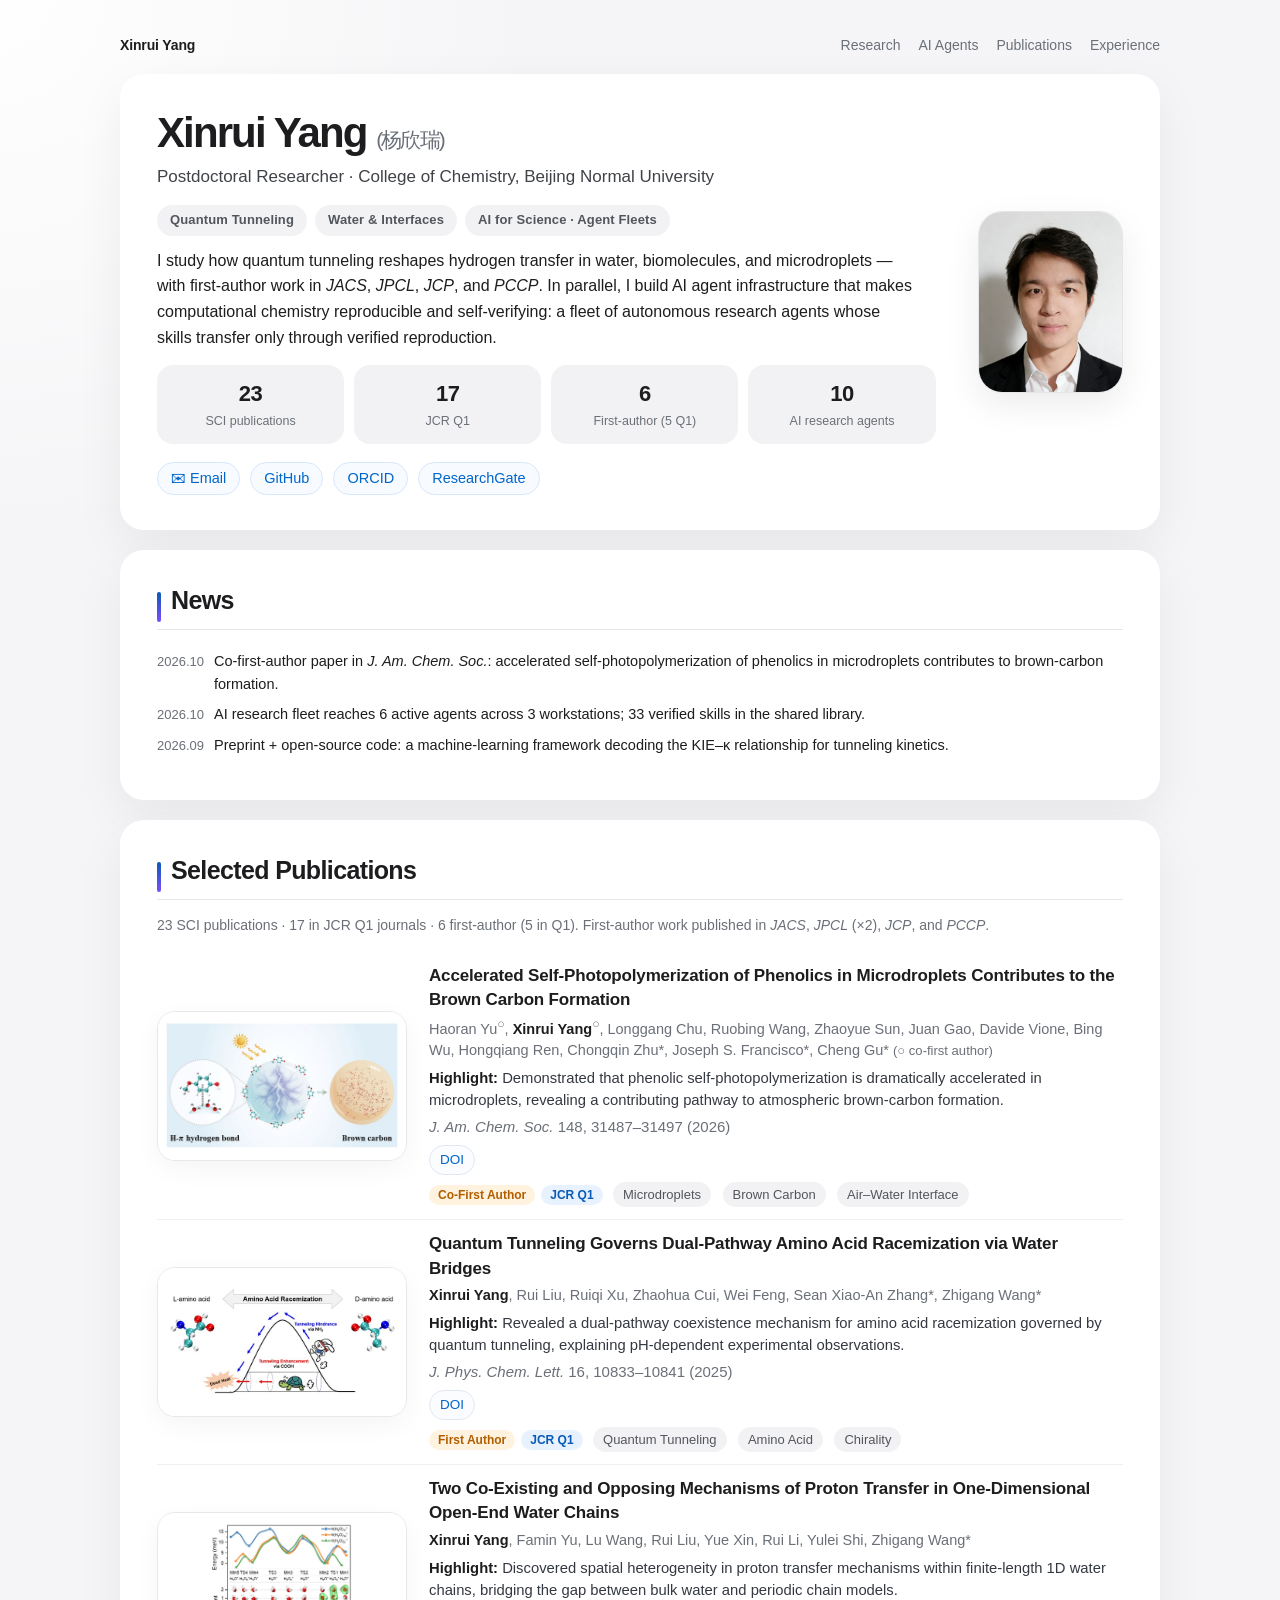
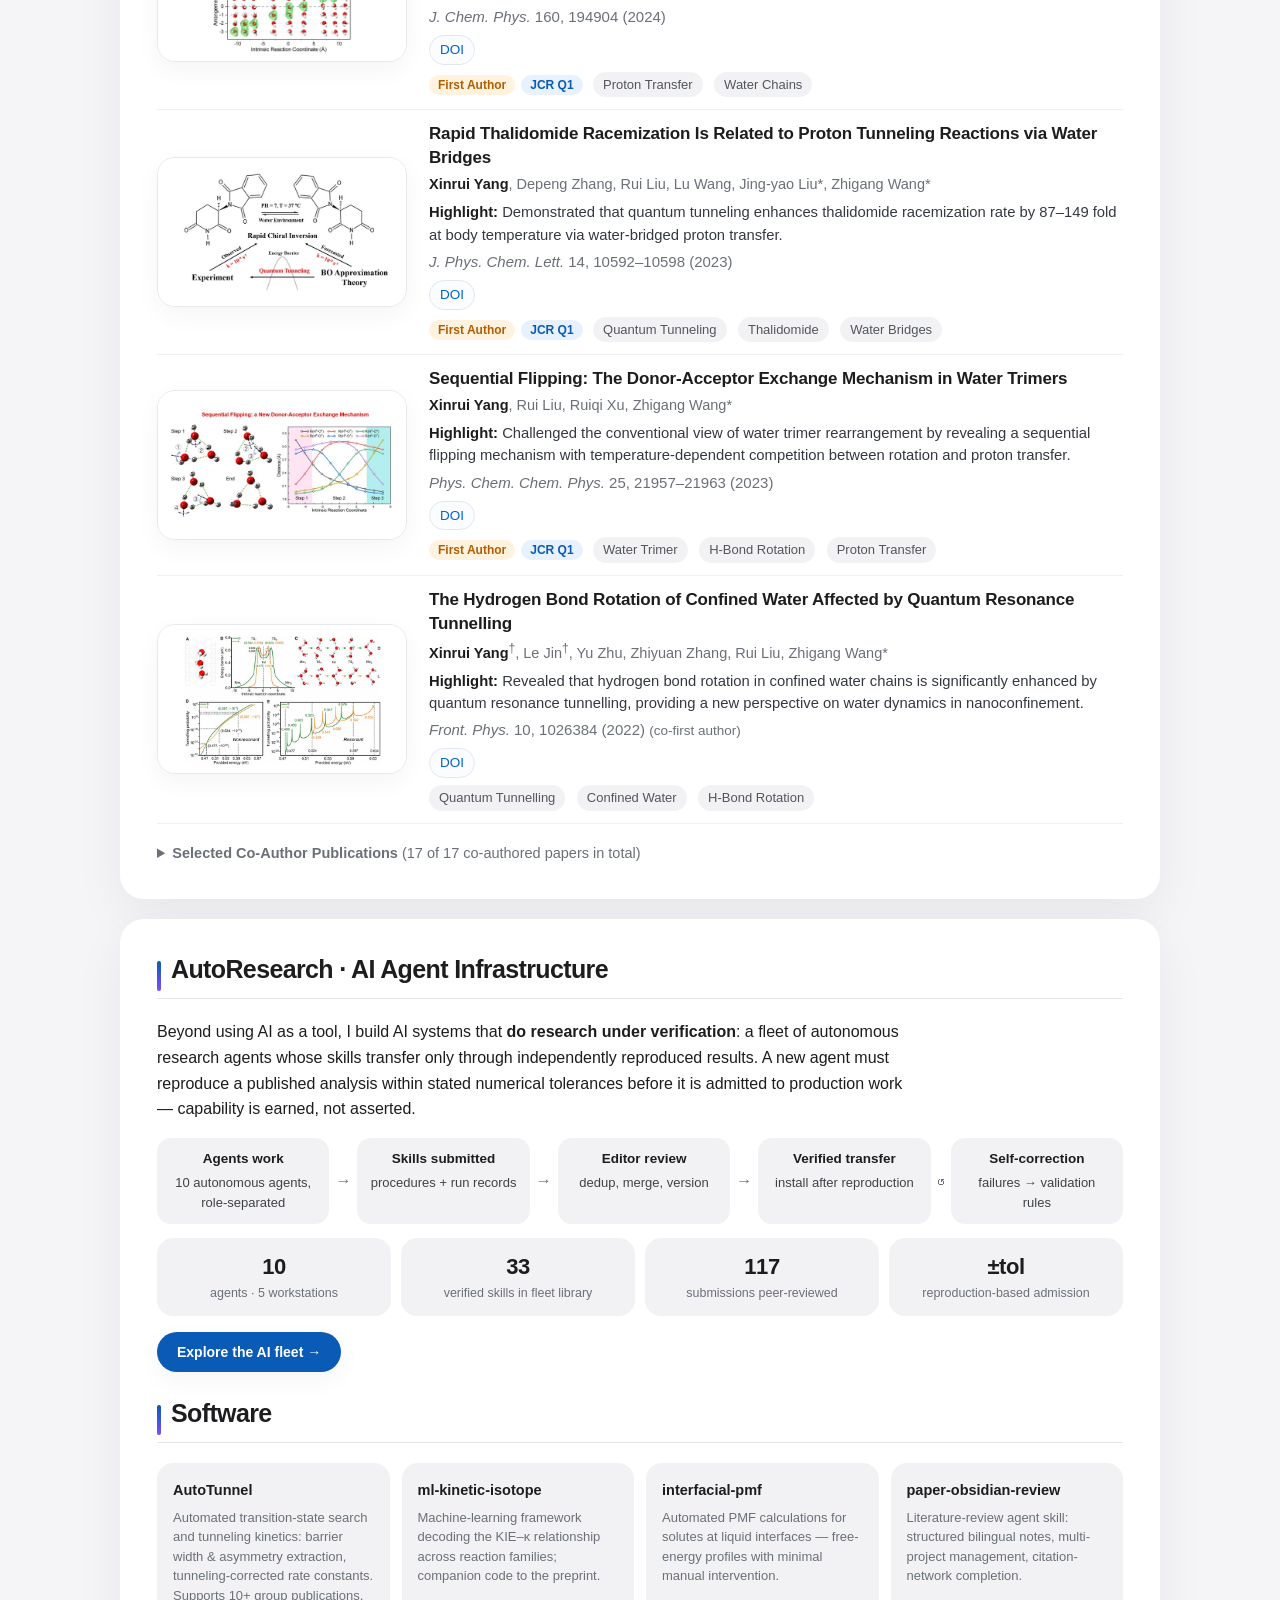
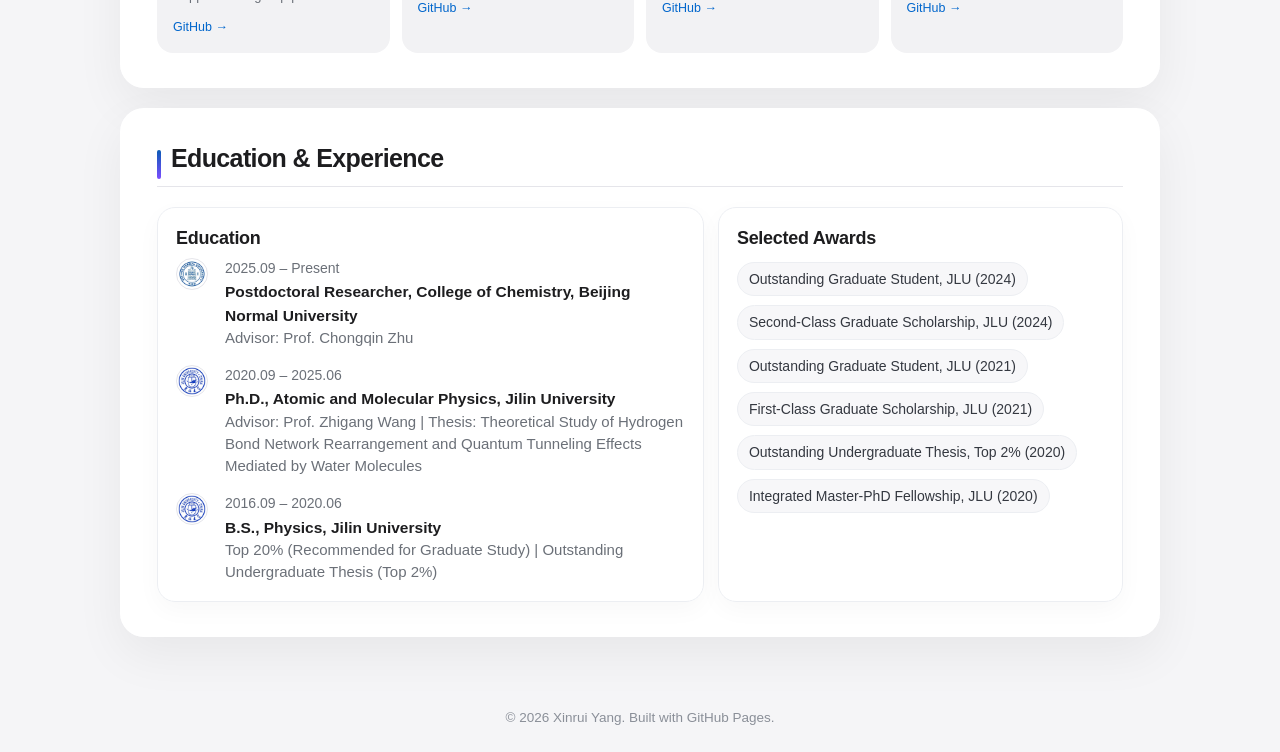
==== commit 78ae6b59: "v4 visual upgrade: custom SVG art (asymmetric double-well tunneling banner on research page, animate" ====
--- a/index.html
+++ b/index.html
@@ -5,6 +5,11 @@
   <meta name="viewport" content="width=device-width, initial-scale=1.0">
   <title>Xinrui Yang | Academic Homepage</title>
   <link rel="stylesheet" href="assets/style.css">
+  <link rel="icon" href="assets/favicon.svg" type="image/svg+xml">
+  <meta name="description" content="Xinrui Yang — postdoctoral researcher, Beijing Normal University. Quantum tunneling in hydrogen transfer (first-author in JACS, JPCL, JCP, PCCP), water & interfaces, and AI agent infrastructure for verifiable computational chemistry.">
+  <meta property="og:title" content="Xinrui Yang — Quantum Tunneling × AI Agents">
+  <meta property="og:description" content="23 SCI publications (17 JCR Q1) · first-author in JACS, JPCL, JCP, PCCP · builder of a verified AI research fleet.">
+  <meta property="og:type" content="profile">
 </head>
 
 <body>
--- a/assets/style.css
+++ b/assets/style.css
@@ -643,3 +643,28 @@
     .pub-inline { font-size:13.5px; margin-top:6px; }
     .pub-inline a { color:var(--link); text-decoration:none; }
     .pub-inline a:hover { text-decoration:underline; }
+
+    /* ── v4 visual polish ── */
+    .card h2 { position:relative; padding-left:14px; }
+    .card h2::before {
+      content:""; position:absolute; left:0; top:7px; bottom:7px; width:4px; border-radius:2px;
+      background:linear-gradient(180deg,#0a5bb5,#7b4dff);
+    }
+    .banner { padding:2px 2px 0; }
+    .banner svg { width:100%; height:auto; display:block; }
+    .banner-cap { font-size:12.5px; color:var(--muted); text-align:center; margin-top:9px; letter-spacing:.02em; }
+    .fig-row { display:grid; grid-template-columns:1fr 280px; gap:20px; align-items:center; margin-top:16px; }
+    .fig-row.rev { grid-template-columns:280px 1fr; }
+    .fig-card { background:#fff; border-radius:16px; padding:10px; box-shadow:var(--soft-shadow); }
+    .fig-card img { width:100%; border-radius:10px; display:block; }
+    .step-card, .principle-card, .soft-card, .fig-card { transition:transform .22s ease, box-shadow .22s ease; }
+    .step-card:hover, .principle-card:hover, .soft-card:hover, .fig-card:hover { transform:translateY(-3px); box-shadow:var(--shadow); }
+    .flowlines { animation:dashmove 2.4s linear infinite; }
+    @keyframes dashmove { to { stroke-dashoffset:-20; } }
+    .icon { width:19px; height:19px; vertical-align:-4px; margin-right:7px; }
+    .mini-pipe { display:flex; align-items:center; gap:8px; margin-top:14px; flex-wrap:wrap; }
+    .mini-pipe .pn {
+      background:var(--chip); border-radius:12px; padding:8px 14px; font-size:13px; font-weight:600; color:var(--subtle);
+    }
+    .mini-pipe .pa { color:#0a5bb5; font-weight:700; }
+    @media (max-width:720px){ .fig-row,.fig-row.rev{grid-template-columns:1fr;} }
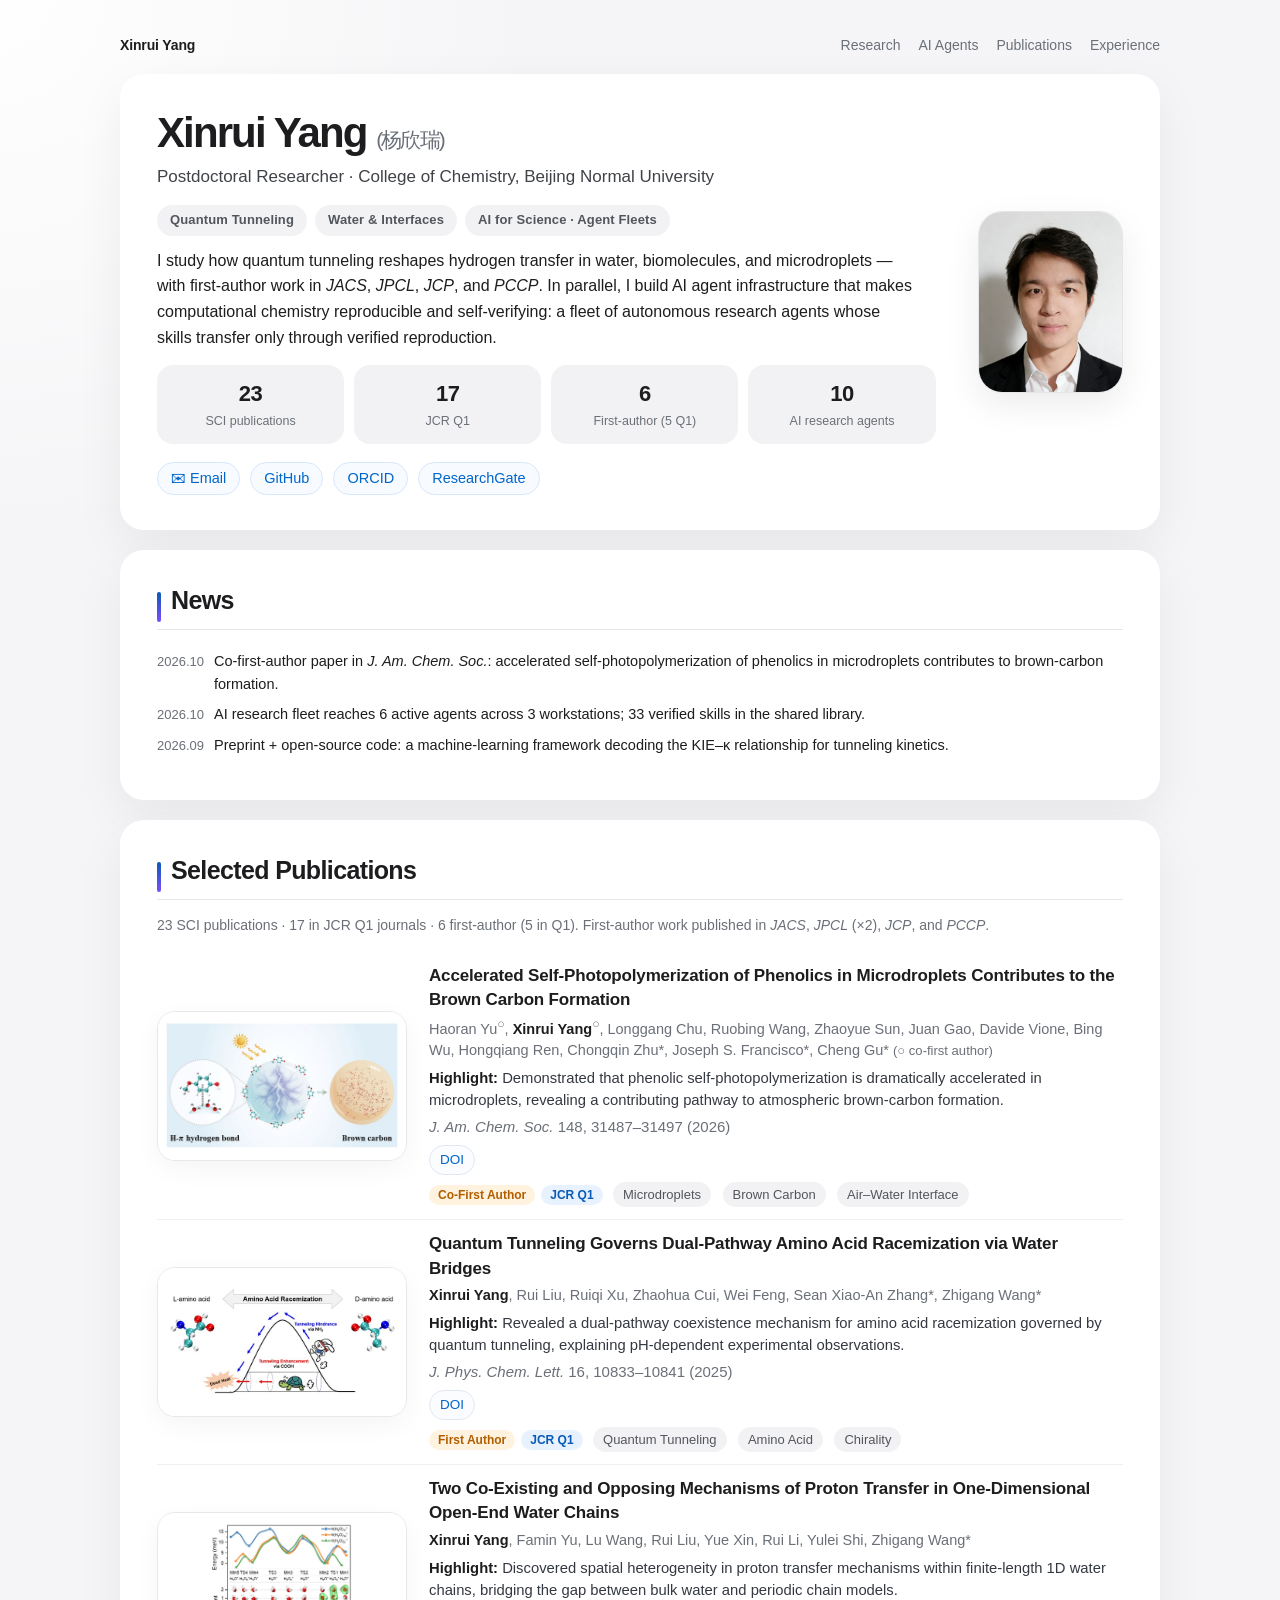
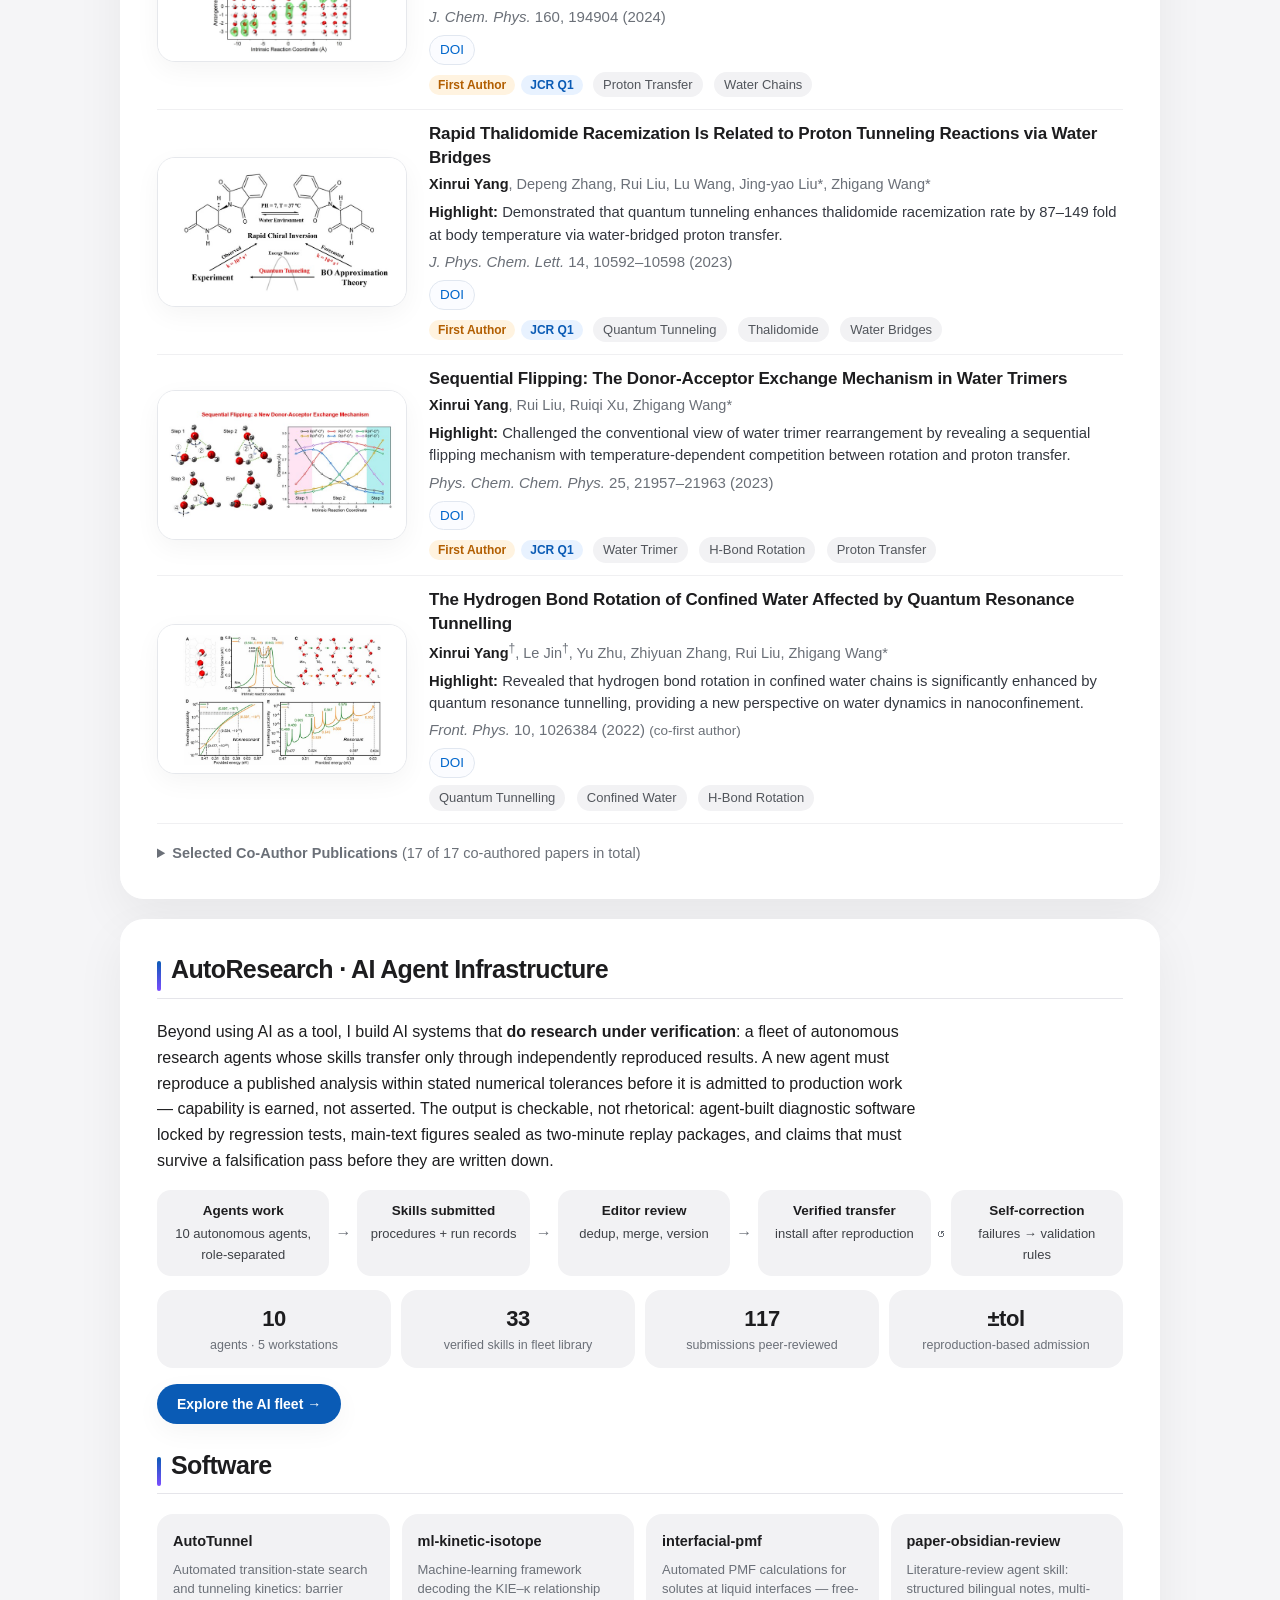
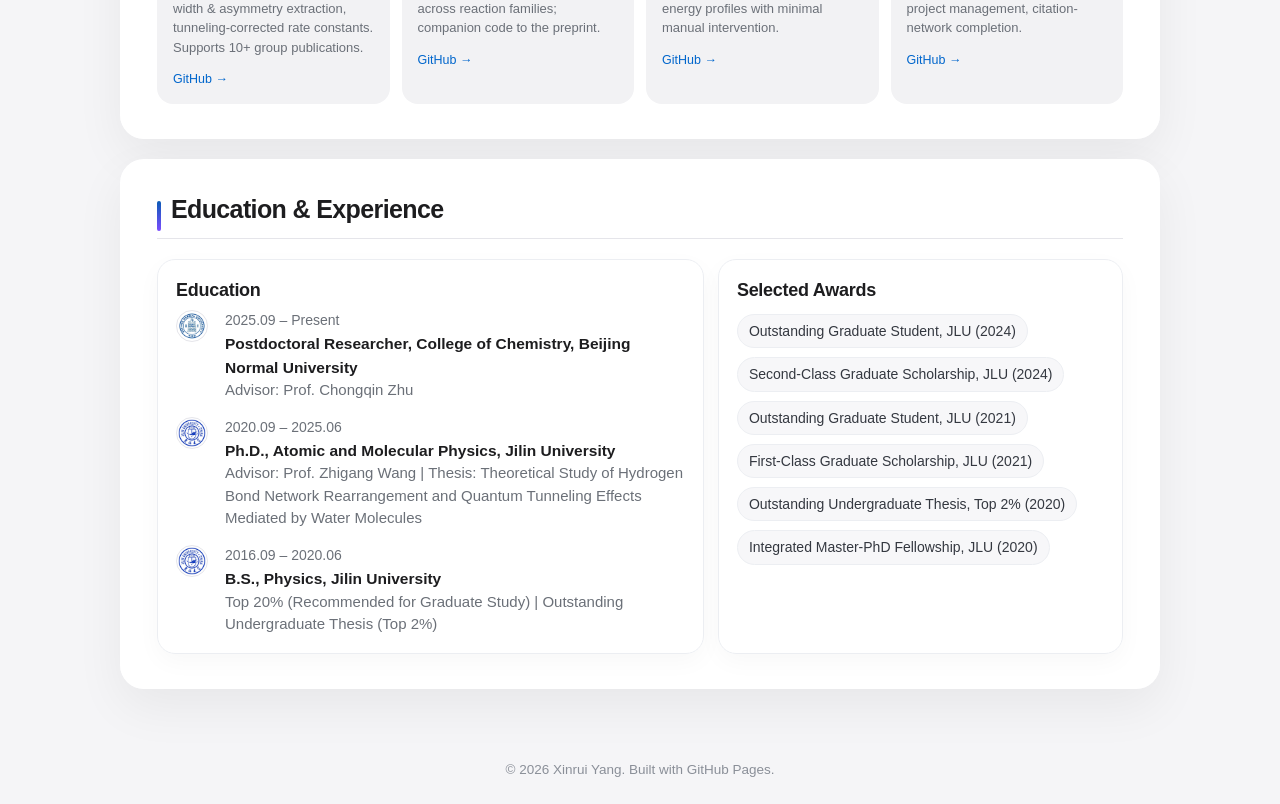
==== commit 50ec7cd6: "agents page: add Shipped Artifacts section (CV Check software, sealed replay packages, falsification" ====
--- a/index.html
+++ b/index.html
@@ -318,6 +318,9 @@
         a fleet of autonomous research agents whose skills transfer only through independently reproduced results.
         A new agent must reproduce a published analysis within stated numerical tolerances before it is
         admitted to production work — capability is earned, not asserted.
+        The output is checkable, not rhetorical: agent-built diagnostic software locked by
+        regression tests, main-text figures sealed as two-minute replay packages, and claims that
+        must survive a falsification pass before they are written down.
       </p>
 
       <div class="fleet-flow">
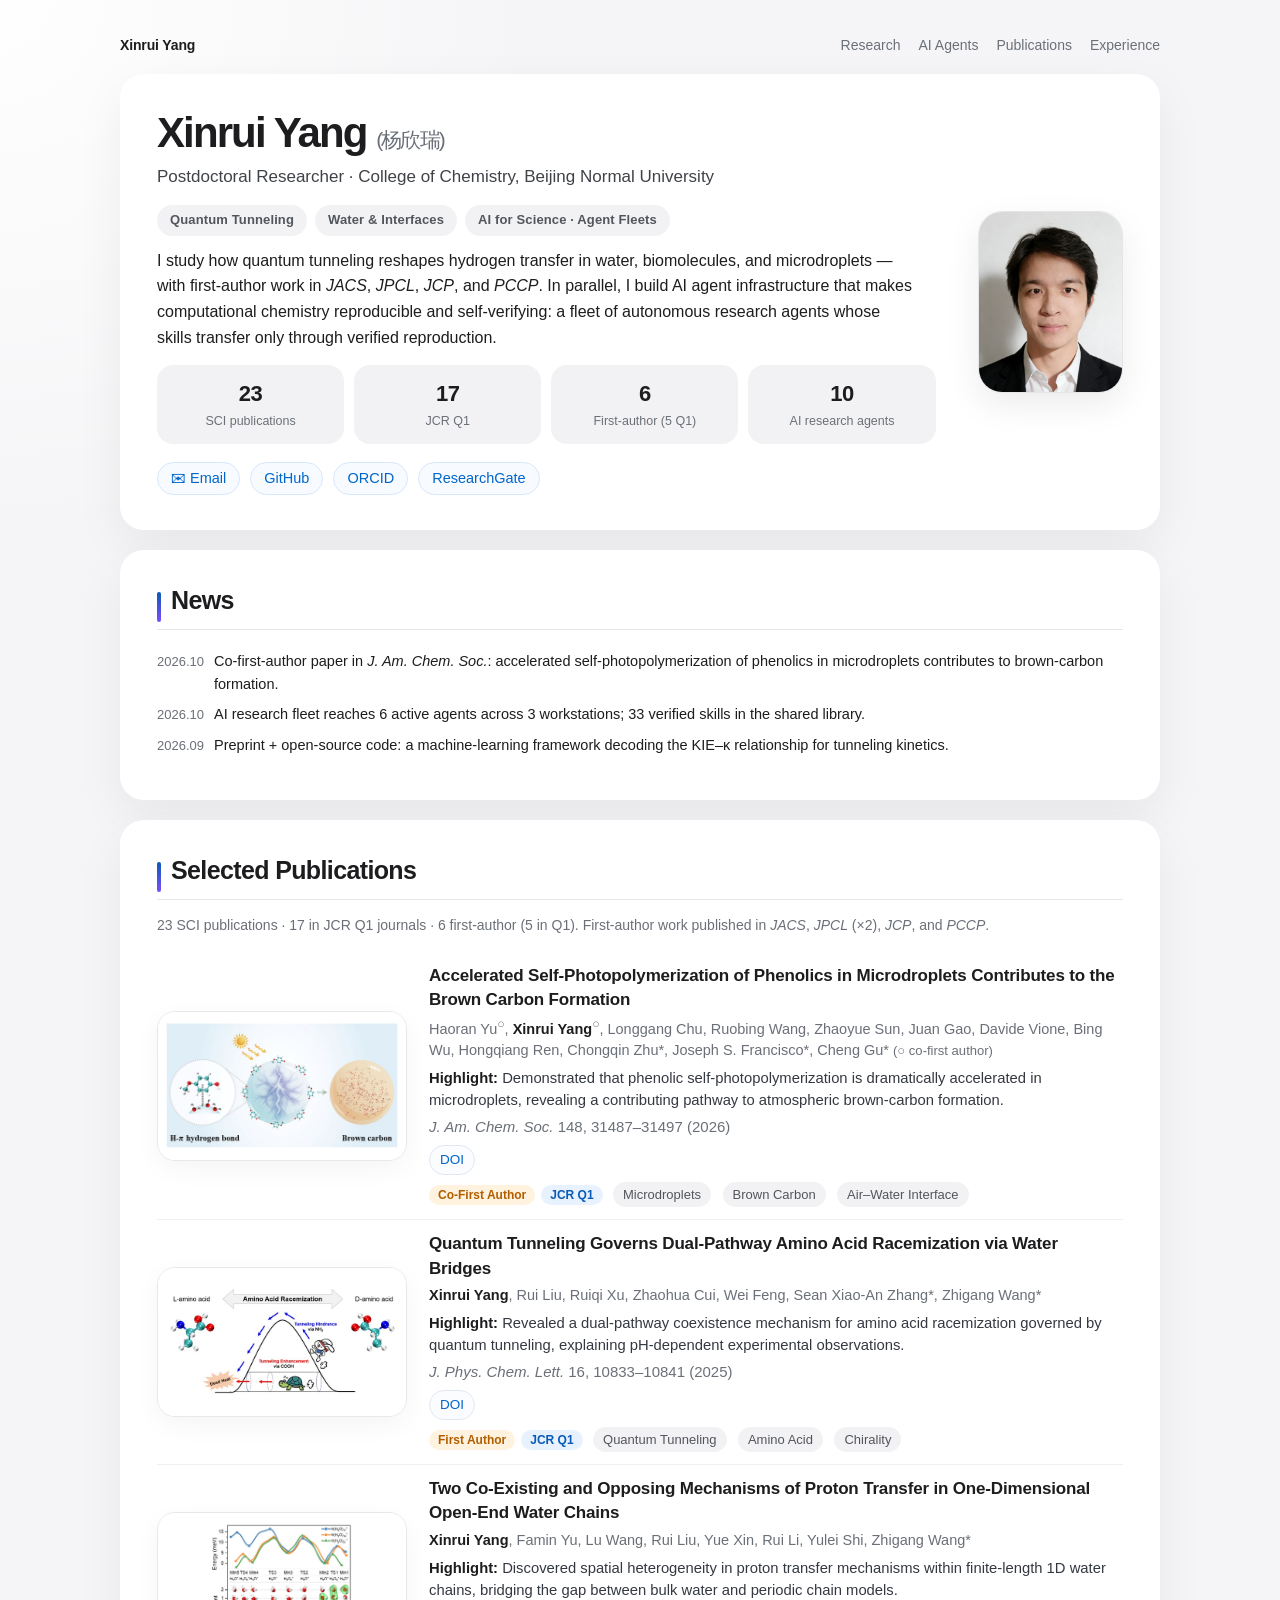
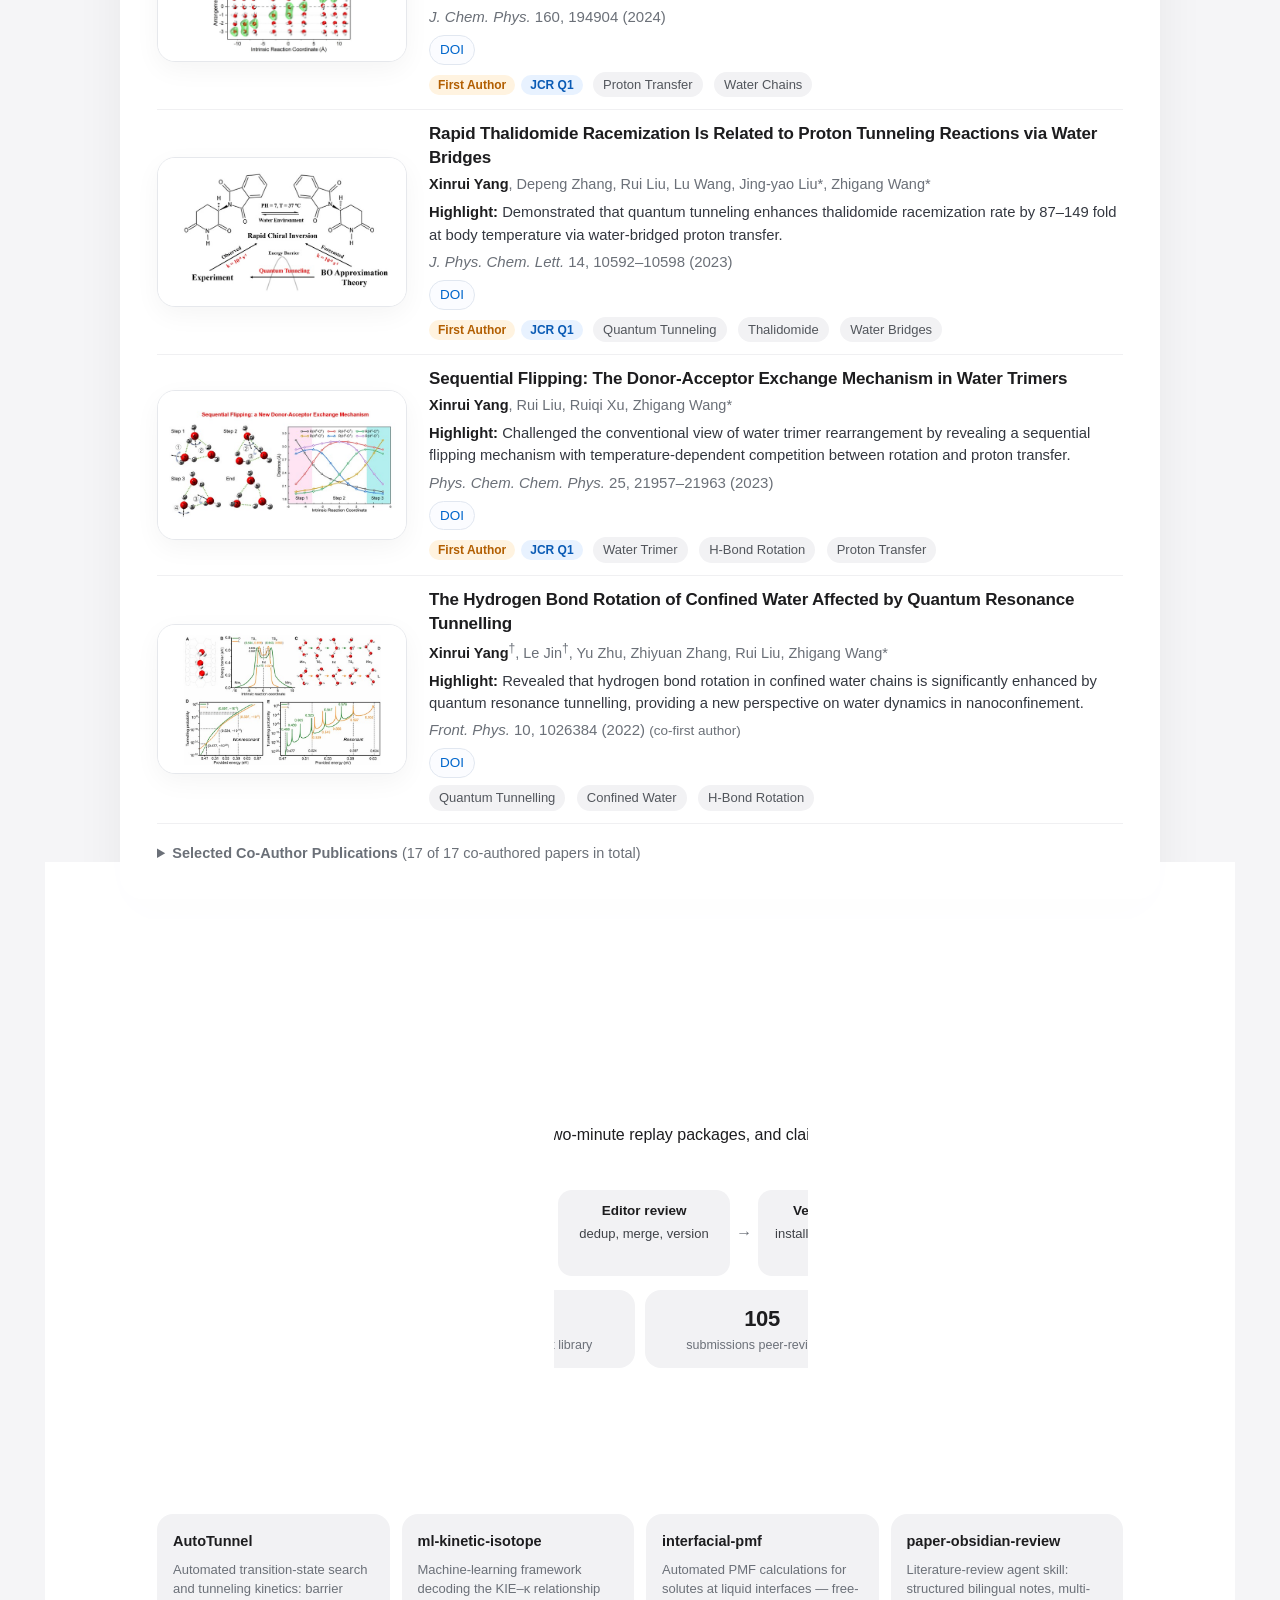
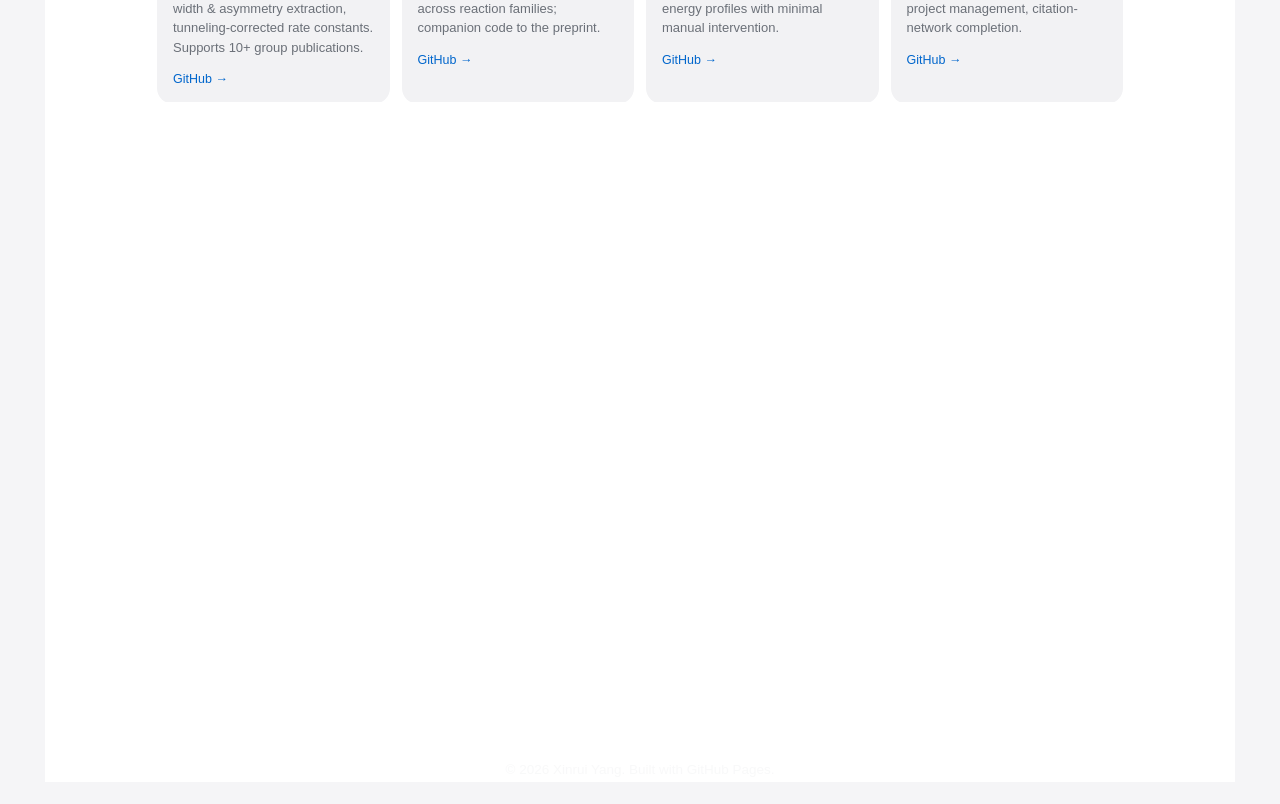
==== commit 31a31717: "v5 polish: per-domain accent colors + icon chips + stat tags on portfolio cards; site-wide scroll-re" ====
--- a/index.html
+++ b/index.html
@@ -424,5 +424,6 @@
   <footer class="footer">
     © 2026 Xinrui Yang. Built with GitHub Pages.
   </footer>
+  <script src="assets/site.js" defer></script>
 </body>
 </html>
--- a/assets/style.css
+++ b/assets/style.css
@@ -635,6 +635,14 @@
     .principle-card { border:1px solid var(--line); border-radius:16px; padding:16px; background:rgba(255,255,255,.7); }
     .principle-card b { display:block; font-size:14.5px; margin-bottom:5px; }
     .principle-card p { margin:0; font-size:13px; color:var(--muted); line-height:1.55; }
+    .domain-card { border:1px solid var(--line); border-radius:16px; padding:18px 18px 14px; background:rgba(255,255,255,.7); transition:transform .22s ease, box-shadow .22s ease; }
+    .domain-card:hover { transform:translateY(-3px); box-shadow:var(--shadow); }
+    .domain-card h3 { display:flex; align-items:center; gap:9px; font-size:15px; margin-bottom:2px; }
+    .domain-card .dom-scope { margin:2px 0 4px; font-size:12.5px; color:var(--muted); }
+    .domain-card ul { margin:6px 0 2px; padding-left:18px; }
+    .domain-card li { font-size:13px; color:var(--subtle); line-height:1.58; margin:7px 0; }
+    .domain-card li b { color:var(--text); }
+    .portfolio-note { margin-top:14px; font-size:13px; color:var(--muted); background:var(--chip); border-radius:12px; padding:10px 14px; }
     .loop-back {
       margin-top:10px; text-align:center; font-size:13px; color:var(--muted);
       background:var(--chip); border-radius:12px; padding:9px 12px;
@@ -668,3 +676,47 @@
     }
     .mini-pipe .pa { color:#0a5bb5; font-weight:700; }
     @media (max-width:720px){ .fig-row,.fig-row.rev{grid-template-columns:1fr;} }
+
+    /* ===== v5 polish: progress bar, reveal, domain accents, print ===== */
+    .progress-bar {
+      position: fixed; top: 0; left: 0; height: 2.5px; width: 0; z-index: 99;
+      background: linear-gradient(90deg, var(--link), #8b5cf6);
+      border-radius: 0 2px 2px 0; pointer-events: none;
+    }
+    .reveal:not(.in) { opacity: 0; }
+    .reveal.in { animation: rise .55s cubic-bezier(.2,.7,.3,1) both; }
+    @keyframes rise { from { opacity: 0; transform: translateY(14px); } to { opacity: 1; transform: none; } }
+    @media (prefers-reduced-motion: reduce) {
+      .reveal:not(.in) { opacity: 1; }
+      .reveal.in { animation: none; }
+    }
+
+    /* domain accent system (portfolio cards) */
+    .domain-card { border-top: 3px solid var(--dom, var(--link)); }
+    .domain-card h3 { color: var(--dom, var(--text)); }
+    .domain-card h3 .icon {
+      width: 34px; height: 34px; padding: 7px; margin-right: 0; flex: none;
+      border-radius: 10px; box-sizing: border-box; vertical-align: middle;
+      background: var(--dom-t, var(--chip));
+      color: var(--dom, var(--link));
+    }
+    .dom-tags { display: flex; flex-wrap: wrap; gap: 6px; margin: 8px 0 2px; }
+    .dom-tags span {
+      font-family: ui-monospace, SFMono-Regular, Menlo, Consolas, monospace;
+      font-size: 11px; letter-spacing: .01em; padding: 3px 10px; border-radius: 99px;
+      color: var(--dom, var(--link));
+      background: var(--dom-t, var(--chip));
+      border: 1px solid color-mix(in srgb, var(--dom, var(--link)) 25%, transparent);
+    }
+
+    .grad {
+      background: linear-gradient(92deg, var(--link) 20%, #8b5cf6 85%);
+      -webkit-background-clip: text; background-clip: text;
+      -webkit-text-fill-color: transparent; color: transparent;
+    }
+
+    @media print {
+      .top-nav, .footer, .banner, .progress-bar, .btn { display: none !important; }
+      body { background: #fff; }
+      .card { box-shadow: none !important; border: 1px solid #ddd !important; page-break-inside: avoid; }
+    }
